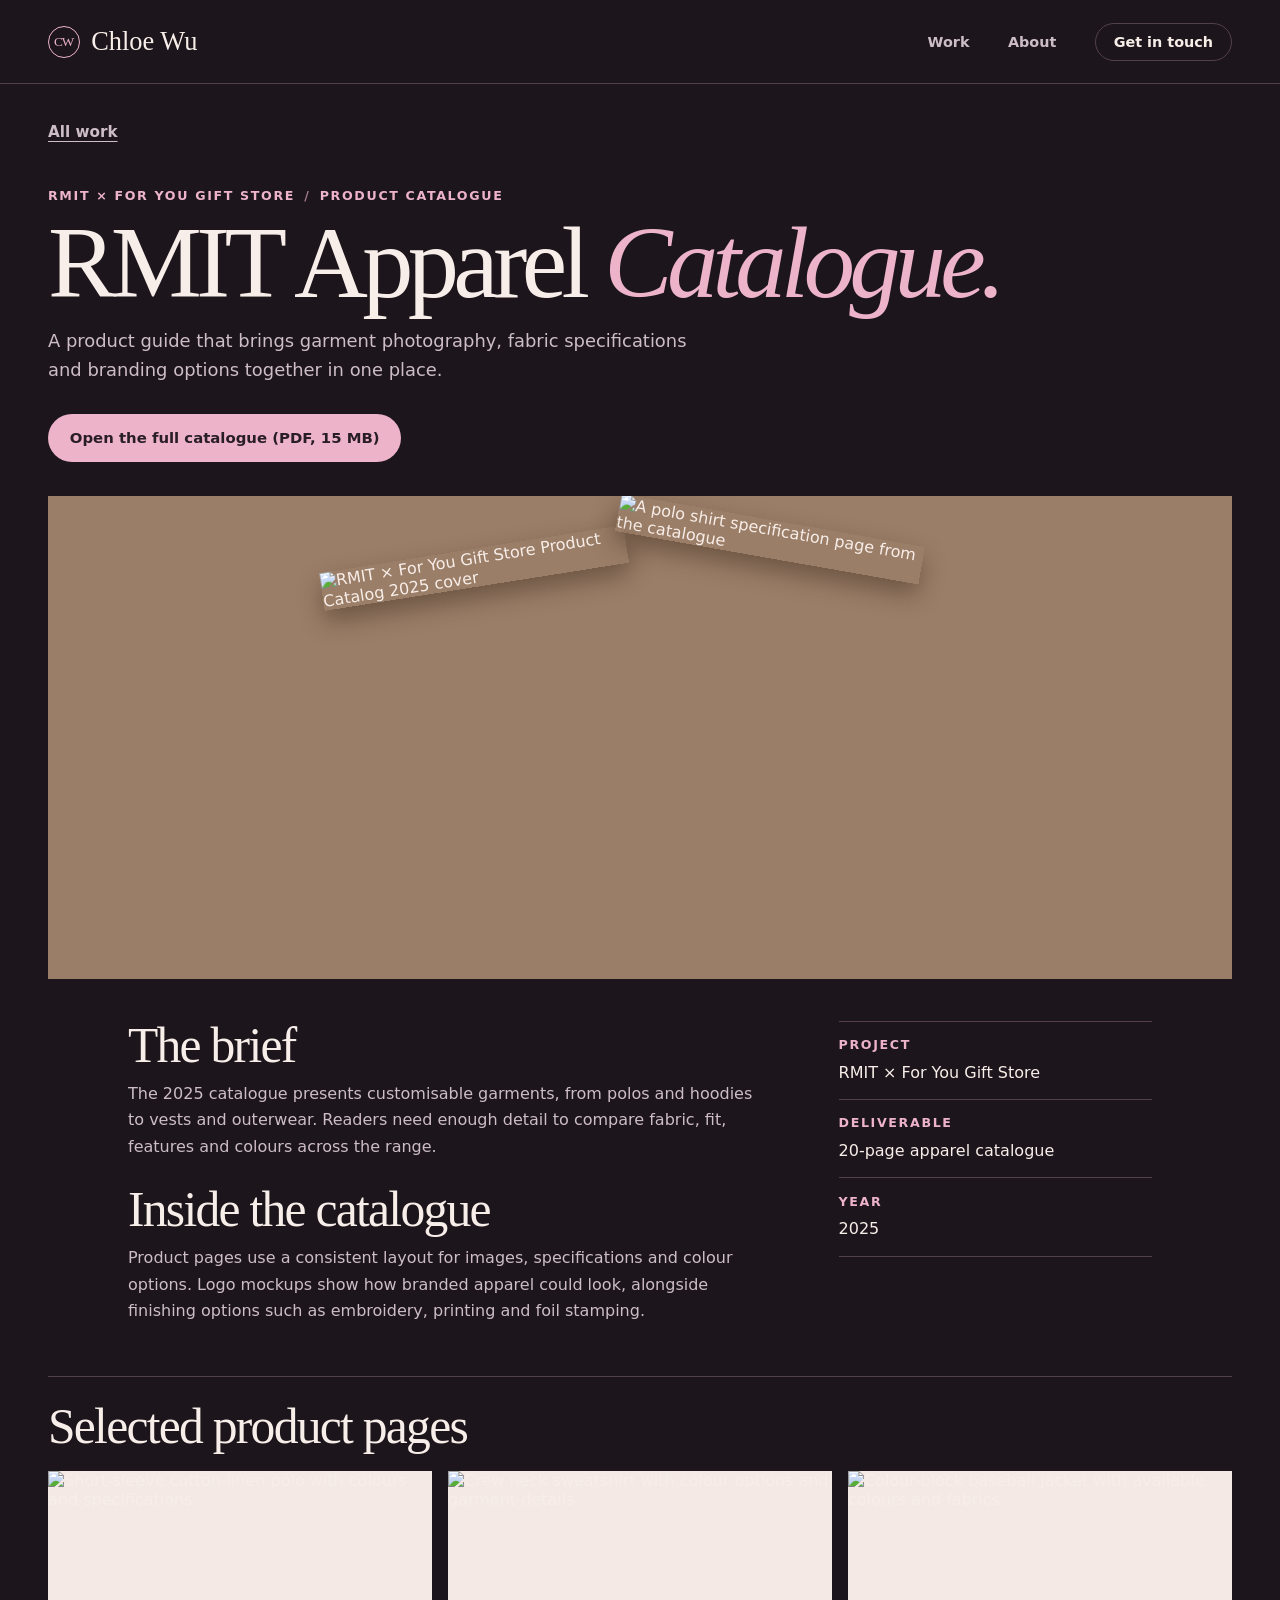
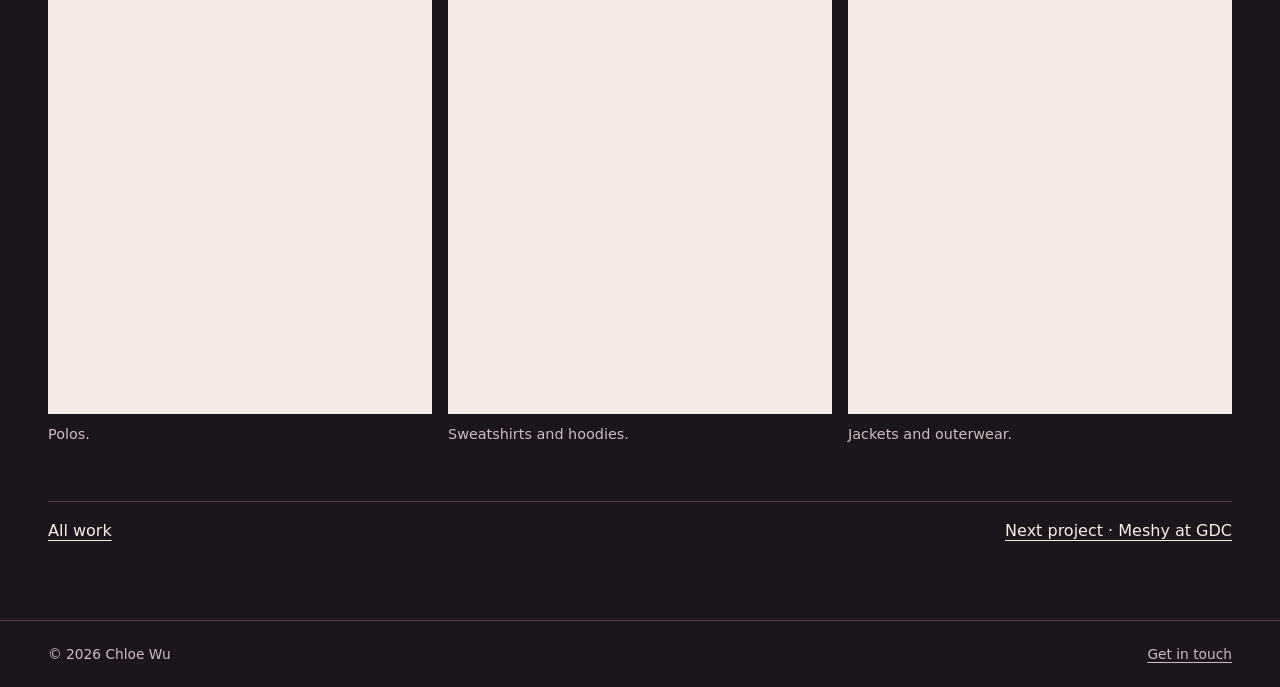
==== catalogue.html @ f02d383d "Add portfolio pages and styles" ====
<!doctype html>
<html lang="en">
<head>
  <meta charset="utf-8">
  <meta name="viewport" content="width=device-width, initial-scale=1">
  <meta name="theme-color" content="#1c151b">
  <meta name="description" content="A 20-page apparel catalogue for RMIT × For You Gift Store.">
  <title>RMIT Apparel Catalogue | Chloe Wu</title>
  <link rel="icon" href="assets/icon.png">
  <link rel="stylesheet" href="styles.css">
</head>
<body>
  <a class="skip-link" href="#main">Skip to content</a>
  <header class="site-header">
    <div class="shell header-inner">
      <a class="wordmark" href="./" aria-label="Chloe Wu home"><span class="seal" aria-hidden="true">CW</span> Chloe Wu</a>
      <nav class="site-nav" aria-label="Main navigation">
        <a href="./#work">Work</a>
        <a href="./#about">About</a>
        <a class="nav-contact" href="./#contact">Get in touch</a>
      </nav>
    </div>
  </header>
  <main class="shell case-main" id="main">
    <a class="case-back text-link" href="./#work">All work</a>
    <header class="case-header">
      <p class="overline">RMIT × For You Gift Store <span aria-hidden="true">/</span> Product catalogue</p>
      <h1>RMIT Apparel <em>Catalogue.</em></h1>
      <p class="intro">A product guide that brings garment photography, fabric specifications and branding options together in one place.</p>
      <div class="case-actions">
        <a class="button button-primary" href="assets/rmit-product-catalogue.pdf" type="application/pdf">Open the full catalogue (PDF, 15 MB)</a>
      </div>
    </header>
    <div class="case-figure">
      <div class="project-art art-catalogue">
        <img class="catalogue-cover" src="assets/catalogue-cover.webp" alt="RMIT × For You Gift Store Product Catalog 2025 cover">
        <img class="catalogue-inside" src="assets/catalogue-polos.webp" alt="A polo shirt specification page from the catalogue">
      </div>
    </div>
    <div class="case-content">
      <div class="case-story">
        <section aria-labelledby="catalogue-brief">
          <h2 id="catalogue-brief">The brief</h2>
          <p>The 2025 catalogue presents customisable garments, from polos and hoodies to vests and outerwear. Readers need enough detail to compare fabric, fit, features and colours across the range.</p>
        </section>
        <section aria-labelledby="catalogue-pages">
          <h2 id="catalogue-pages">Inside the catalogue</h2>
          <p>Product pages use a consistent layout for images, specifications and colour options. Logo mockups show how branded apparel could look, alongside finishing options such as embroidery, printing and foil stamping.</p>
        </section>
      </div>
      <dl class="case-facts">
        <div><dt class="overline">Project</dt><dd>RMIT × For You Gift Store</dd></div>
        <div><dt class="overline">Deliverable</dt><dd>20-page apparel catalogue</dd></div>
        <div><dt class="overline">Year</dt><dd>2025</dd></div>
      </dl>
    </div>
    <section class="case-gallery" aria-labelledby="catalogue-samples">
      <h2 id="catalogue-samples">Selected product pages</h2>
      <div class="gallery-grid">
        <figure><img src="assets/catalogue-polos.webp" width="1061" height="1500" alt="Short-sleeve cotton-linen polo with colours and specifications" loading="lazy"><figcaption>Polos.</figcaption></figure>
        <figure><img src="assets/catalogue-sweatshirts.webp" width="1061" height="1500" alt="Crew neck sweatshirt with colour options and garment details" loading="lazy"><figcaption>Sweatshirts and hoodies.</figcaption></figure>
        <figure><img src="assets/catalogue-outerwear.webp" width="1061" height="1500" alt="Colour-block baseball jacket with available colours and fabrics" loading="lazy"><figcaption>Jackets and outerwear.</figcaption></figure>
      </div>
    </section>
    <nav class="case-bottom" aria-label="More projects">
      <a href="./#work">All work</a>
      <a href="meshy.html">Next project · Meshy at GDC</a>
    </nav>
  </main>
  <footer class="site-footer">
    <div class="shell footer-inner">
      <span>© 2026 Chloe Wu</span>
      <a href="./#contact">Get in touch</a>
    </div>
  </footer>
</body>
</html>
---- styles.css ----
:root {
  color-scheme: dark;
  --background: #1c151b;
  --text: #f8eee9;
  --muted: #cdbdc4;
  --accent: #edb3c8;
  --line: #54404b;
  --paper: #f4e9e4;
  --ink: #291d26;
  --serif: "Instrument Serif", "Baskerville", "Palatino Linotype", "Book Antiqua", Georgia, serif;
  --sans: "DM Sans", "Avenir Next", Avenir, system-ui, sans-serif;
  font-family: var(--sans);
  font-synthesis: none;
  scroll-behavior: smooth;
}

*, *::before, *::after { box-sizing: border-box; }
body { margin: 0; color: var(--text); background: var(--background); }
img { display: block; width: 100%; height: auto; }
a { color: inherit; text-underline-offset: .25em; }
a:focus-visible { outline: 2px solid currentColor; outline-offset: 5px; }
h1, h2, h3, p, dl, dd, figure { margin: 0; }
h1, h2, h3 { font-weight: 400; }
em { color: var(--accent); font-weight: 400; }
p { line-height: 1.65; }
.shell { width: min(100% - 6rem, 76rem); margin-inline: auto; }
.overline {
  color: var(--accent);
  font-size: .79rem;
  font-weight: 650;
  letter-spacing: .13em;
  line-height: 1.5;
  text-transform: uppercase;
}
.overline span { opacity: .65; margin-inline: .25em; }
.skip-link {
  position: fixed;
  z-index: 5;
  top: .6rem;
  left: .6rem;
  padding: .65rem 1rem;
  transform: translateY(-170%);
  background: var(--paper);
  color: var(--ink);
}
.skip-link:focus { transform: none; }

.site-header { border-bottom: 1px solid var(--line); }
.header-inner, .footer-inner {
  display: flex;
  align-items: center;
  justify-content: space-between;
  min-height: 5.2rem;
  gap: 1rem;
}
.wordmark {
  display: inline-flex;
  align-items: center;
  gap: .7rem;
  color: var(--text);
  white-space: nowrap;
  font-family: var(--serif);
  font-size: 1.65rem;
  text-decoration: none;
}
.seal {
  display: grid;
  width: 2rem;
  height: 2rem;
  place-items: center;
  border: 1px solid var(--accent);
  border-radius: 50%;
  color: var(--accent);
  font-size: .83rem;
  letter-spacing: -.09em;
  padding-right: .08em;
}
.site-nav { display: flex; align-items: center; gap: clamp(1rem, 3vw, 2.5rem); }
.site-nav a {
  padding-block: .65rem;
  color: var(--muted);
  white-space: nowrap;
  text-decoration: none;
  font-size: .9rem;
  font-weight: 550;
}
.site-nav a:hover, .site-nav a[aria-current] { color: var(--text); text-decoration: underline; }
.site-nav .nav-contact {
  padding: .63rem 1.12rem;
  border: 1px solid var(--line);
  border-radius: 2rem;
  color: var(--text);
}
.site-nav .nav-contact:hover { border-color: var(--accent); color: var(--accent); text-decoration: none; }

.hero {
  display: grid;
  grid-template-columns: 1.22fr 1fr;
  align-items: center;
  gap: clamp(1.25rem, 4.7vw, 4.5rem);
  padding-block: clamp(3.7rem, 7.2vw, 7rem) clamp(3.4rem, 6.4vw, 6rem);
}
.hero-location { margin-bottom: 1.5rem; }
.hero h1 {
  font-family: var(--serif);
  font-size: clamp(3.25rem, 7.3vw, 7rem);
  line-height: .9;
  letter-spacing: -.06em;
}
.hero h1 em { white-space: nowrap; }
.hero-copy .intro {
  max-width: 29rem;
  margin-top: 1.7rem;
  color: var(--muted);
  font-size: 1.05rem;
}
.hero-actions, .case-actions {
  display: flex;
  align-items: center;
  flex-wrap: wrap;
  gap: 1rem 1.45rem;
  margin-top: 1.85rem;
}
.button {
  display: inline-flex;
  align-items: center;
  justify-content: center;
  min-height: 3rem;
  padding: .72rem 1.3rem;
  border: 1px solid transparent;
  border-radius: 2rem;
  text-align: center;
  text-decoration: none;
  font-size: .93rem;
  font-weight: 700;
  transition: background-color .2s, border-color .2s;
}
.button-primary { color: var(--ink); background: var(--accent); }
.button-primary:hover { background: #f8c9d9; }
.button-secondary { border-color: var(--line); color: var(--text); }
.button-secondary:hover { border-color: var(--accent); background: #372832; }
.text-link { display: inline-block; padding-block: .45rem; font-size: .95rem; font-weight: 600; }
.text-link:hover { color: var(--accent); }

.hero-art { position: relative; isolation: isolate; aspect-ratio: 1.12; }
.hero-art::before {
  position: absolute;
  inset: 2% 6% 10% 15%;
  z-index: -1;
  border: 1px solid #886376;
  content: "";
}
.hero-flower {
  position: absolute;
  inset: 0 0 10% 22%;
  overflow: hidden;
  display: block;
  background: #6b203b;
}
.hero-flower img { height: 100%; object-fit: cover; transition: transform .45s; }
.hero-flower:hover img { transform: scale(1.04); }
.hero-postcard {
  position: absolute;
  left: 0;
  bottom: 8%;
  display: block;
  width: 34%;
  padding: 3%;
  transform: rotate(-9deg);
  background: #f2e8df;
  color: #392b38;
  box-shadow: 0 10px 36px #140b13aa;
  text-decoration: none;
  transition: transform .22s;
}
.hero-postcard:hover { transform: rotate(-5deg) translateY(-.25rem); }
.hero-postcard img { aspect-ratio: 1.13; object-fit: cover; object-position: 50% 42%; }
.hero-postcard span { display: block; padding-top: .5em; font-family: var(--serif); font-style: italic; font-size: clamp(.85rem, 2vw, 1.35rem); }
.hero-postcard span span { float: right; font-family: var(--sans); font-style: normal; font-size: .65em; }
.hero-caption { position: absolute; right: 0; bottom: 0; color: var(--muted); font-size: .68rem; }
.hero-sparkle { position: absolute; top: 7%; left: 4%; color: var(--accent); font-size: clamp(1.8rem, 4.2vw, 3.85rem); line-height: 1; }

.work { padding-bottom: clamp(3.6rem, 8vw, 7rem); border-top: 1px solid var(--line); scroll-margin-top: 1.25rem; }
.section-heading {
  display: flex;
  justify-content: space-between;
  align-items: baseline;
  gap: 1.25rem;
  padding-block: 2rem 1.8rem;
}
.section-heading h2, .about h2, .contact h2 {
  font-family: var(--serif);
  font-size: clamp(3.15rem, 6vw, 5.55rem);
  line-height: .99;
  letter-spacing: -.05em;
}
.section-heading > p { color: var(--muted); }
.project-grid { display: grid; grid-template-columns: repeat(2, minmax(0, 1fr)); gap: 2.8rem 1.5rem; }
.project { min-width: 0; }
.project-link {
  display: flex;
  flex-direction: column;
  height: 100%;
  border-bottom: 1px solid var(--line);
  text-decoration: none;
}
.project-art {
  position: relative;
  isolation: isolate;
  overflow: hidden;
  aspect-ratio: 1.68;
  background: #4c3845;
}
.project-art > img, .project-art > div { transition: transform .35s; }
.project-link:hover .project-art > :first-child { transform: scale(1.045) rotate(var(--art-tilt, 0deg)); }
.art-spring { background: #bac5c0; }
.spring-print {
  position: absolute;
  --art-tilt: -7deg;
  top: -6%;
  left: 12%;
  width: 36%;
  height: 113%;
  object-fit: cover;
  border: .45rem solid #f3eddb;
  transform: rotate(var(--art-tilt));
  box-shadow: 0 10px 24px #2f47494d;
}
.spring-print-copy {
  position: absolute;
  top: 16%;
  left: 50%;
  width: 43%;
  padding: 5% 4%;
  transform: rotate(6deg);
  background: #f2edd9;
  color: #253e57;
  font-family: var(--serif);
  font-size: clamp(1.25rem, 2.65vw, 2.45rem);
  line-height: 1.05;
  box-shadow: 0 10px 24px #2f47494d;
}
.spring-print-copy span {
  display: block;
  margin-top: 1.2rem;
  font: 650 .64rem var(--sans);
  letter-spacing: .125em;
  text-transform: uppercase;
}
.art-valentine { background: #71263b; }
.valentine-detail { position: absolute; inset: 0 0 0 auto; width: 66%; height: 100%; object-fit: cover; }
.valentine-cover {
  position: absolute;
  top: 11%;
  left: 11%;
  width: 40%;
  transform: rotate(-9deg);
  box-shadow: 0 10px 30px #260b16aa;
}
.art-catalogue { background: #9b7e68; }
.catalogue-cover, .catalogue-inside {
  position: absolute;
  width: 44%;
  box-shadow: 0 11px 24px #33231570;
}
.catalogue-cover { --art-tilt: -9deg; left: 11%; top: 11%; z-index: 1; transform: rotate(var(--art-tilt)); }
.catalogue-inside { left: 46%; top: 5%; transform: rotate(10deg); }
.art-meshy {
  --meshy-lime: #c5f955;
  background: #181818;
}
.meshy-artwork {
  position: absolute;
  inset: 0;
  height: 100%;
  object-fit: cover;
  object-position: 63% bottom;
}
.art-meshy::after {
  position: absolute;
  inset: 0;
  z-index: 1;
  background: linear-gradient(90deg, #141517f2 0%, #141517c9 28%, #14151700 69%);
  content: "";
  pointer-events: none;
}
.meshy-poster {
  position: relative;
  z-index: 2;
  display: grid;
  align-content: center;
  justify-items: start;
  gap: clamp(.65rem, 1.5vw, 1.35rem);
  height: 100%;
  padding: 5% 7%;
}
.meshy-wordmark { width: clamp(5.5rem, 10vw, 8rem); }
.meshy-poster-title {
  color: var(--meshy-lime);
  font: 400 clamp(2.65rem, 5.2vw, 5rem)/.88 var(--serif);
  letter-spacing: -.06em;
}
.meshy-poster .overline {
  padding: .46em .72em;
  border: 1px solid #c5f95580;
  background: #161a14;
  color: var(--meshy-lime);
}
.project-copy { display: grid; grid-template-rows: auto auto 1fr auto; flex: 1; align-items: start; gap: .44rem; padding-block: 1.1rem 1.25rem; }
.project-copy h3 { font-family: var(--serif); font-size: clamp(1.85rem, 3vw, 2.75rem); line-height: 1.02; letter-spacing: -.035em; }
.project-copy > p:not(.overline) { color: var(--muted); }
.project-action { justify-self: start; margin-top: .45rem; font-size: .88rem; font-weight: 650; color: var(--accent); text-decoration: underline; text-underline-offset: .23em; }
.project-link:hover .project-action { color: var(--text); }

.about { background: var(--paper); color: var(--ink); }
.about-inner {
  display: grid;
  grid-template-columns: minmax(0, 1.3fr) minmax(0, 1fr);
  gap: 2rem clamp(2rem, 8vw, 8rem);
  padding-block: clamp(3.4rem, 8vw, 7rem);
}
.about .overline, .about em, .about .text-link:hover { color: #7c3452; }
.about h2 { margin-block: .55rem 1.3rem; }
.about p + p { margin-top: .8rem; }
.about .about-lede { font-size: 1.24rem; max-width: 30rem; }
.about-portrait {
  grid-area: 1 / 2 / span 2;
  align-self: center;
  justify-self: center;
  width: min(100%, 24rem);
  border: 1px solid #cbb4bd;
  box-shadow: .55rem .55rem 0 #e2cbd1;
}
.experience { grid-column: 1; }
.experience h3 { font-family: var(--serif); font-size: 2.2rem; margin-bottom: .65rem; }
.experience dl { border-top: 1px solid #cbb4bd; }
.experience dl div { display: flex; justify-content: space-between; align-items: baseline; gap: .8rem; padding: .75rem 0; border-bottom: 1px solid #cbb4bd; }
.experience dt { font-weight: 700; }
.experience dd { text-align: right; color: #624b58; }
.experience .text-link { margin-top: .75rem; }

.contact { display: flex; align-items: center; justify-content: space-between; flex-wrap: wrap; gap: 1.4rem; padding-block: clamp(3.3rem, 7vw, 6rem); }
.contact h2 { margin-block: .5rem .7rem; }
.contact p:last-child { color: var(--muted); }
.email-button { overflow-wrap: anywhere; }
.site-footer { border-top: 1px solid var(--line); }
.footer-inner { min-height: 4.1rem; color: var(--muted); font-size: .86rem; }
.footer-inner a:hover { color: var(--text); }

.case-main { padding-block: 2rem 5rem; }
.case-back { color: var(--muted); }
.case-header { padding-block: 2.4rem 2.1rem; }
.case-header h1 {
  max-width: 66rem;
  margin-block: .72rem 1rem;
  font: 400 clamp(3.25rem, 8vw, 7.3rem)/.9 var(--serif);
  letter-spacing: -.055em;
}
.case-header .intro { max-width: 40rem; color: var(--muted); font-size: 1.12rem; }
.case-figure { margin-bottom: 2.6rem; }
.case-figure > .project-art { aspect-ratio: 2.45; }
.case-figure .spring-print { width: 26%; left: 19%; }
.case-figure .spring-print-copy { width: 33%; }
.case-figure .valentine-cover { width: 27%; left: 15%; }
.case-figure .catalogue-cover, .case-figure .catalogue-inside { width: 26%; }
.case-figure .catalogue-cover { left: 23%; }
.case-figure .catalogue-inside { left: 48%; }
.gdc-hero .meshy-poster-title { font-size: clamp(3.25rem, 8.4vw, 8rem); }
.gdc-hero .meshy-wordmark { width: clamp(6rem, 13vw, 10rem); }
.case-content {
  display: grid;
  grid-template-columns: minmax(0, 1.65fr) minmax(0, .8fr);
  gap: 2.1rem 4rem;
  max-width: 64rem;
  margin: 0 auto 3.2rem;
}
.case-story section + section { margin-top: 1.6rem; }
.case-story h2, .case-gallery h2, .resume-content h2 {
  margin-bottom: .65rem;
  font: 400 clamp(1.85rem, 4vw, 3.1rem)/1 var(--serif);
  letter-spacing: -.035em;
}
.case-story p { color: var(--muted); max-width: 40rem; }
.case-facts { align-self: start; border-top: 1px solid var(--line); }
.case-facts div { padding-block: .9rem; border-bottom: 1px solid var(--line); }
.case-facts dt { margin-bottom: .35rem; }
.case-facts dd { line-height: 1.5; }
.case-gallery { margin-top: 3rem; padding-top: 1.6rem; border-top: 1px solid var(--line); }
.gallery-grid { display: grid; grid-template-columns: repeat(3, minmax(0, 1fr)); gap: 1rem; margin-top: 1.2rem; }
.gallery-grid figure { min-width: 0; }
.gallery-grid img { background: var(--paper); }
.gallery-grid figcaption { margin-top: .6rem; color: var(--muted); font-size: .9rem; line-height: 1.5; }
.gallery-grid.spring-gallery { grid-template-columns: 1.2fr 1fr; align-items: start; }
.spring-gallery img { aspect-ratio: 1.85; object-fit: cover; }
.gdc-caption { margin-top: .65rem; color: var(--muted); font-size: .875rem; line-height: 1.55; }
.gdc-caption strong { color: var(--text); }
.gdc-caption a:hover { color: var(--accent); }
.gdc-gallery-grid, .gdc-recap {
  display: grid;
  grid-template-columns: repeat(2, minmax(0, 1fr));
  gap: 1.4rem;
  margin-top: 1.3rem;
}
.gdc-gallery-grid img {
  aspect-ratio: 3 / 2;
  object-fit: contain;
  background: #181818;
}
.gdc-recap {
  align-items: center;
  margin-top: 2.6rem;
  padding-top: 1.6rem;
  gap: clamp(1.4rem, 5vw, 4.5rem);
  border-top: 1px solid var(--line);
}
.gdc-recap h3 {
  margin-bottom: .7rem;
  font: 400 clamp(1.85rem, 4vw, 3rem)/1 var(--serif);
  letter-spacing: -.035em;
}
.gdc-recap .text-link { margin-top: .5rem; }
.case-bottom { display: flex; flex-wrap: wrap; justify-content: space-between; gap: .7rem 2rem; margin-top: 3.5rem; padding-top: 1.2rem; border-top: 1px solid var(--line); }
.case-bottom a:hover, .case-back:hover { color: var(--accent); }

.resume-content { max-width: 54rem; }
.resume-content > section { margin-block: 1.8rem; padding-top: 1.25rem; border-top: 1px solid var(--line); }
.resume-content article + article { margin-top: 1.35rem; }
.resume-content h3 { font-size: 1.1rem; font-weight: 650; }
.resume-content p { max-width: 46rem; color: var(--muted); }
.resume-content .overline { margin-block: .2rem .35rem; color: var(--accent); }
.resume-content section > p + p { margin-top: .6rem; }

@media (max-width: 60rem) {
  .shell { width: calc(100% - 4rem); }
  .hero { gap: 1.5rem; }
  .hero h1 { font-size: clamp(3.35rem, 7.5vw, 5.3rem); }
}
@media (max-width: 44rem) {
  .shell { width: calc(100% - 2.5rem); }
  .header-inner { min-height: 4.4rem; }
  .hero { grid-template-columns: 1fr; gap: 2.25rem; padding-block: 3.3rem 2.7rem; }
  .hero h1 { font-size: clamp(3.25rem, 11.4vw, 5.5rem); }
  .hero-copy .intro { margin-top: 1.15rem; }
  .hero-art { width: min(100%, 30rem); justify-self: center; }
  .section-heading { display: block; padding-block: 1.55rem 1.3rem; }
  .section-heading p { margin-top: .55rem; }
  .project-grid, .about-inner, .case-content { grid-template-columns: 1fr; }
  .about-portrait { grid-area: auto; width: min(100%, 19rem); }
  .project-grid { gap: 2.2rem; }
  .spring-print-copy { font-size: clamp(1.3rem, 4.5vw, 2.4rem); }
  .case-main { padding-top: 1.25rem; }
  .case-header { padding-block: 1.5rem; }
  .case-figure { margin-bottom: 1.8rem; }
  .case-figure > .project-art { aspect-ratio: 1.65; }
  .case-figure .spring-print { width: 35%; left: 12%; }
  .case-figure .spring-print-copy { width: 43%; }
  .case-figure .valentine-cover { width: 40%; left: 11%; }
  .case-figure .catalogue-cover, .case-figure .catalogue-inside { width: 39%; }
  .case-figure .catalogue-cover { left: 15%; }
  .gallery-grid, .gallery-grid.spring-gallery { grid-template-columns: 1fr; }
  .gallery-grid img { max-width: 34rem; }
  .gdc-gallery-grid, .gdc-recap { grid-template-columns: 1fr; }
}
@media (max-width: 25rem) {
  .shell { width: calc(100% - 1.8rem); }
  .site-nav { gap: .65rem; }
  .site-nav .nav-contact { border: 0; padding-inline: 0; }
  .wordmark { font-size: 1.32rem; gap: .42rem; }
  .seal { width: 1.65rem; height: 1.65rem; font-size: .73rem; }
  .site-nav a { font-size: .85rem; }
  .hero h1 { font-size: clamp(2.8rem, 12.5vw, 3.45rem); }
  .hero-caption { letter-spacing: .075em; }
}
@media (prefers-reduced-motion: reduce) {
  *, *::before, *::after { scroll-behavior: auto !important; transition: none !important; }
}
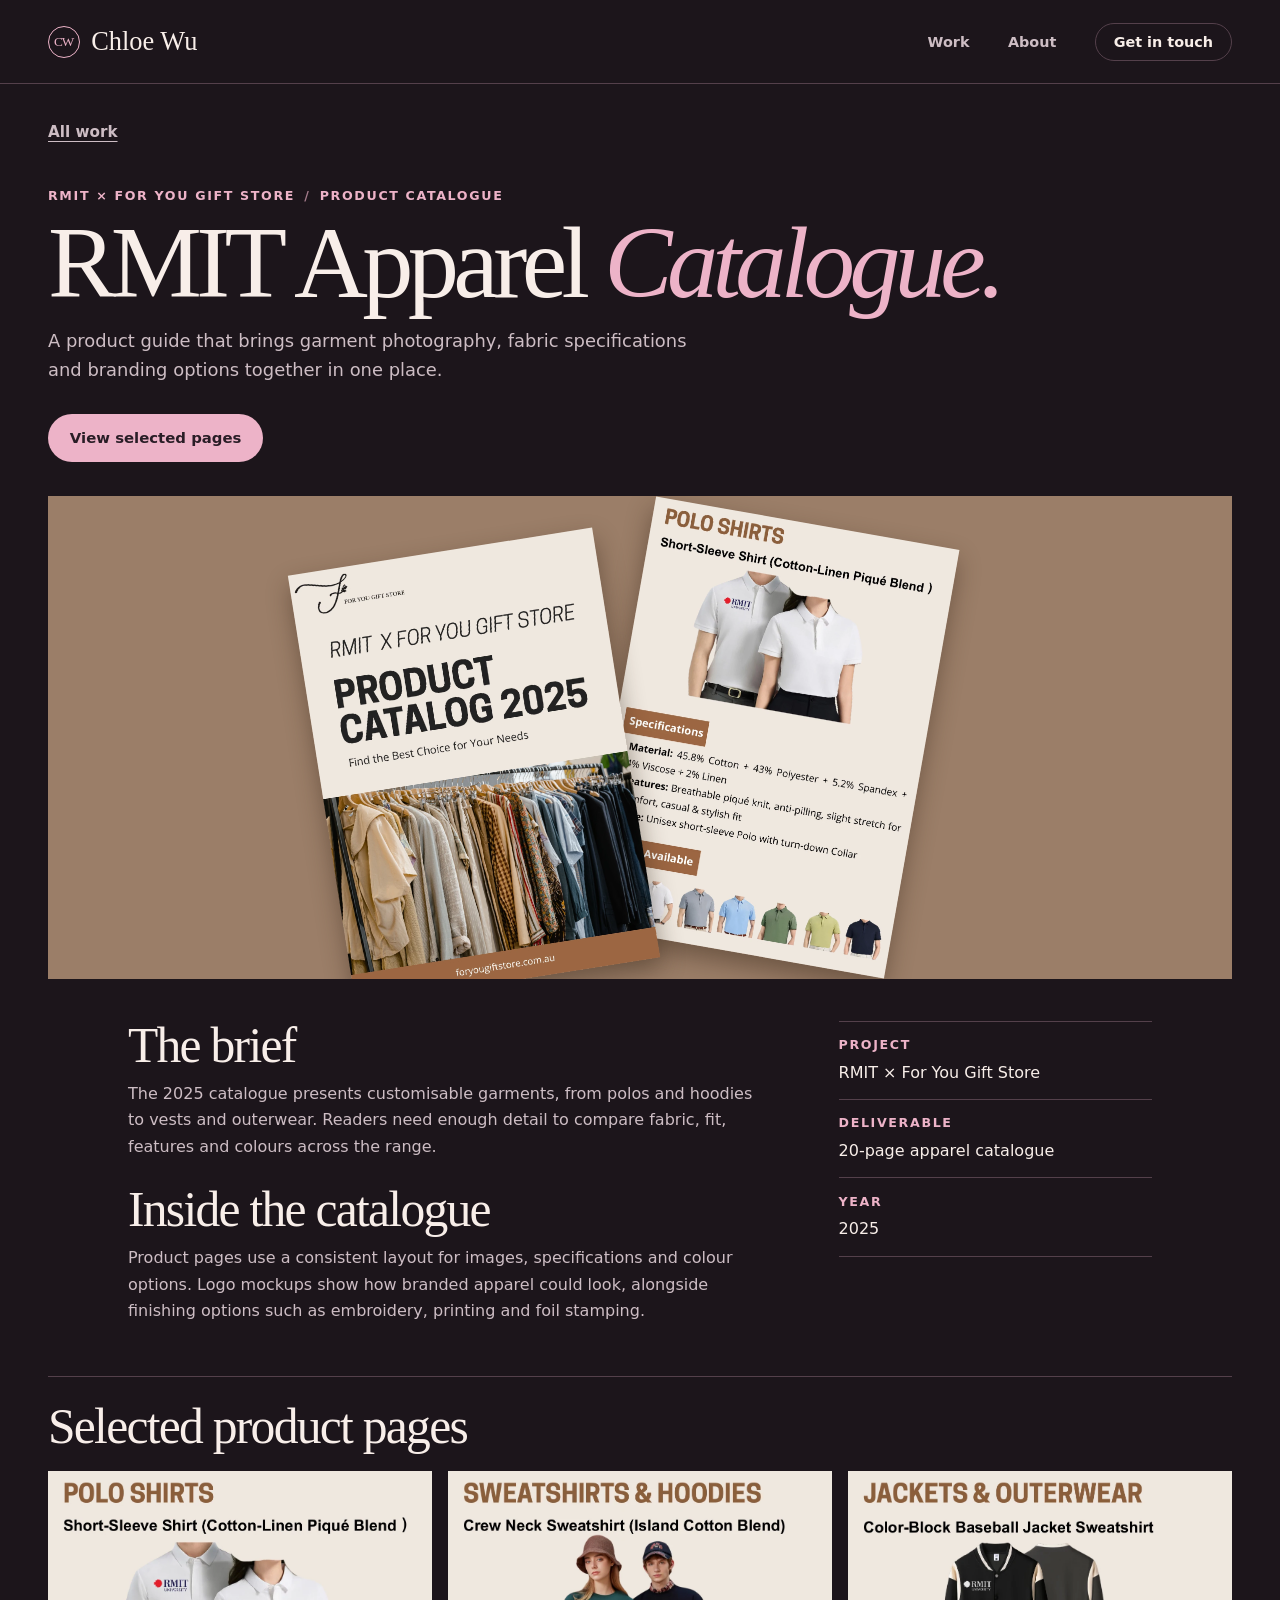
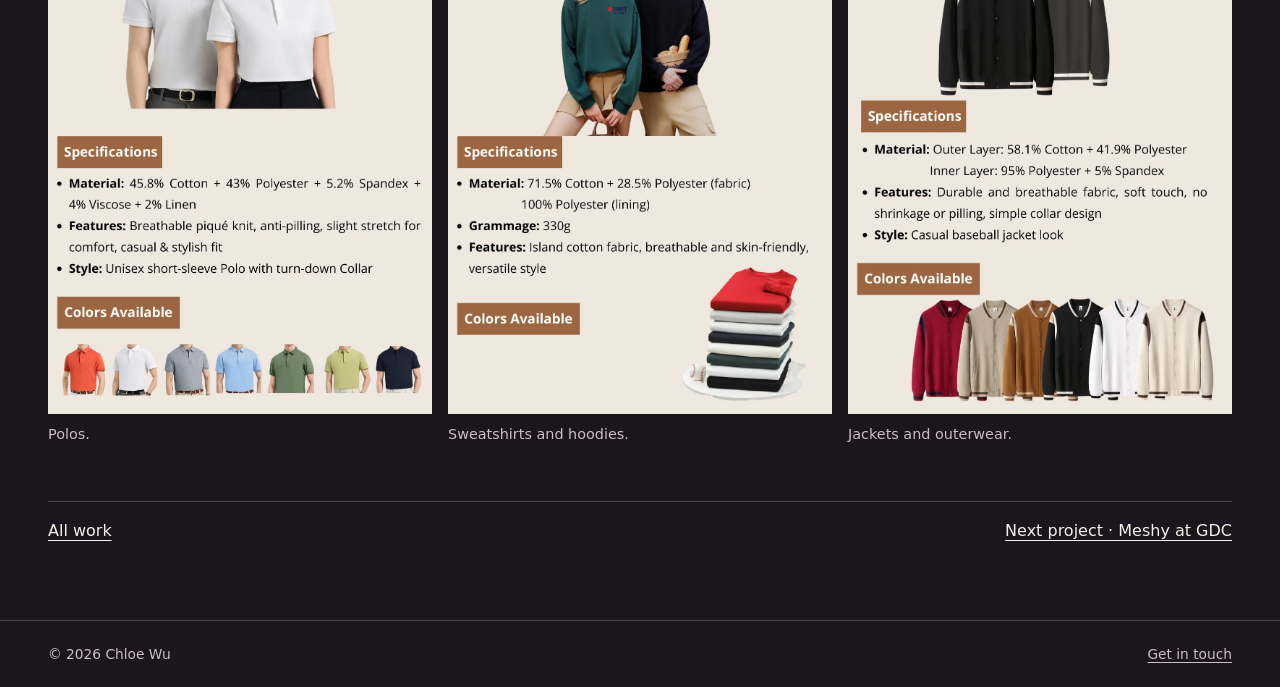
==== commit 5d4f4263: "Link to the portfolio samples" ====
--- a/catalogue.html
+++ b/catalogue.html
@@ -28,7 +28,7 @@
       <h1>RMIT Apparel <em>Catalogue.</em></h1>
       <p class="intro">A product guide that brings garment photography, fabric specifications and branding options together in one place.</p>
       <div class="case-actions">
-        <a class="button button-primary" href="assets/rmit-product-catalogue.pdf" type="application/pdf">Open the full catalogue (PDF, 15 MB)</a>
+        <a class="button button-primary" href="#catalogue-samples">View selected pages</a>
       </div>
     </header>
     <div class="case-figure">
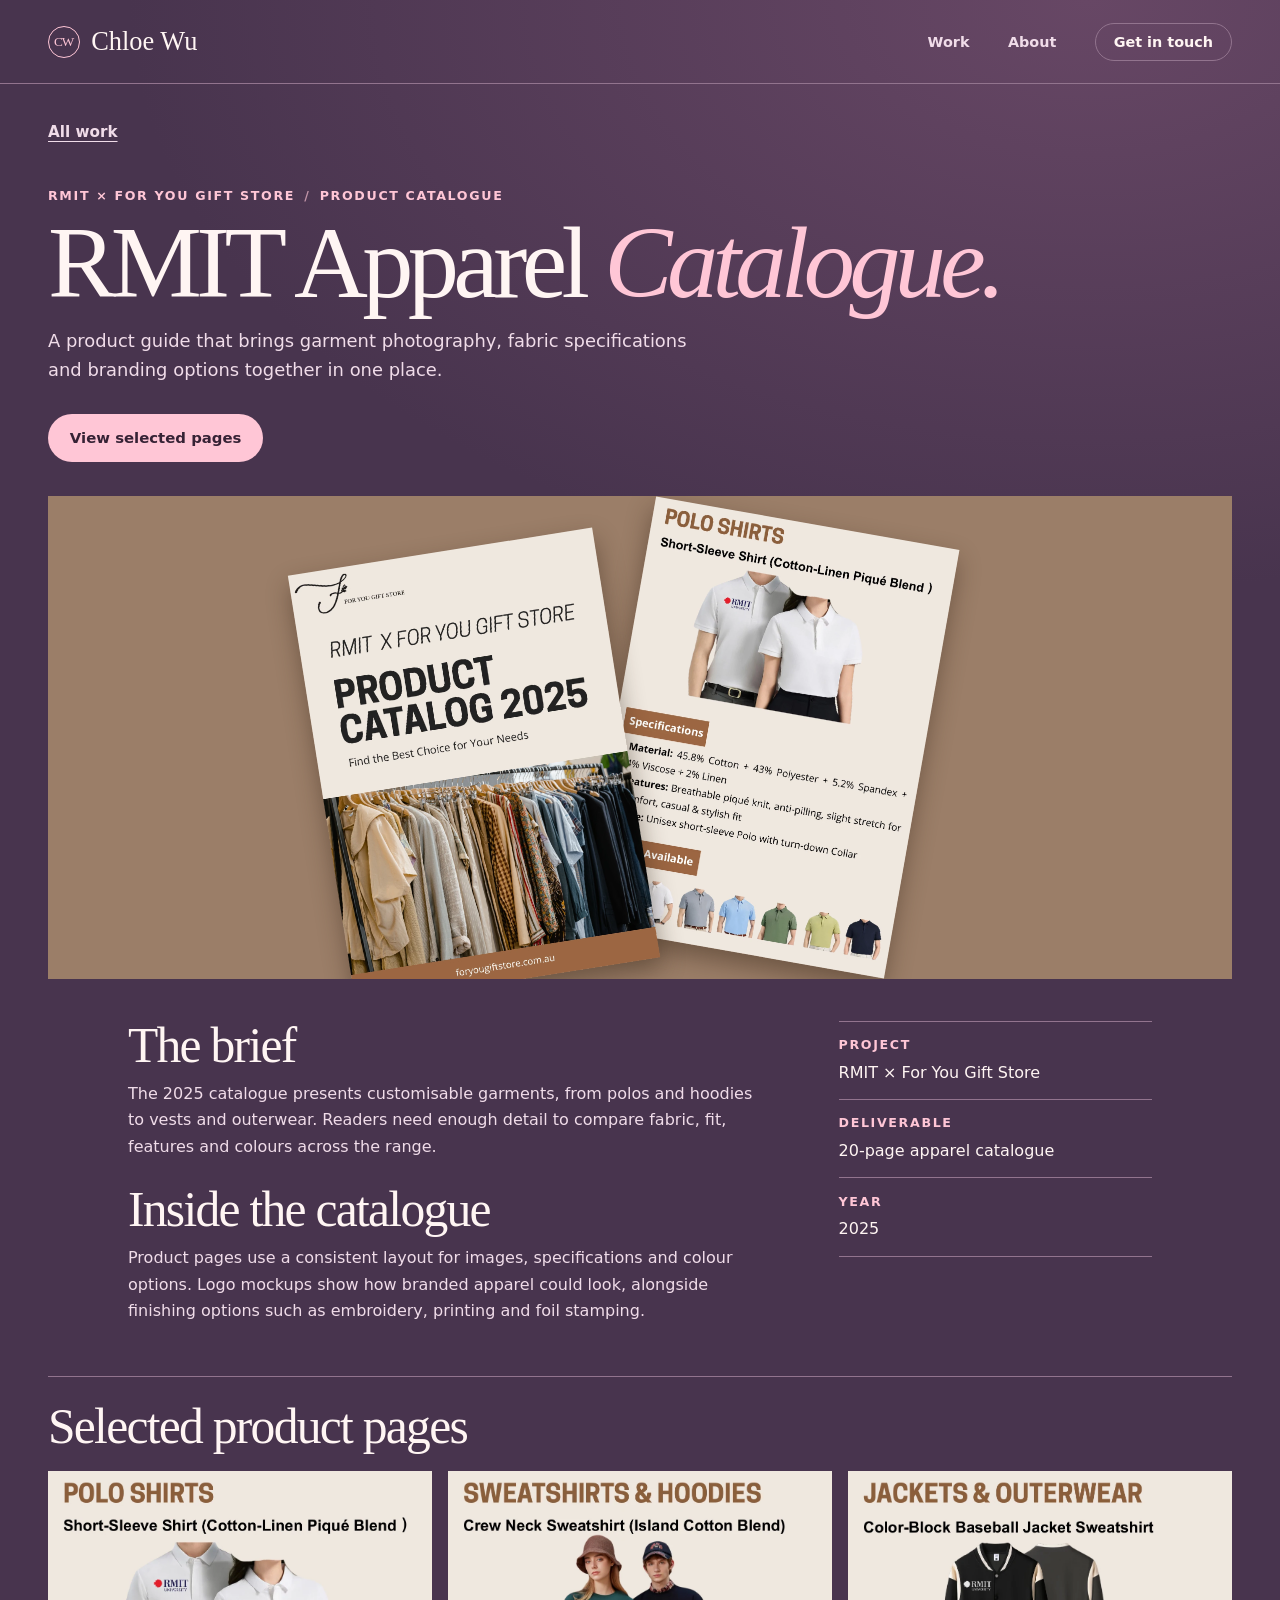
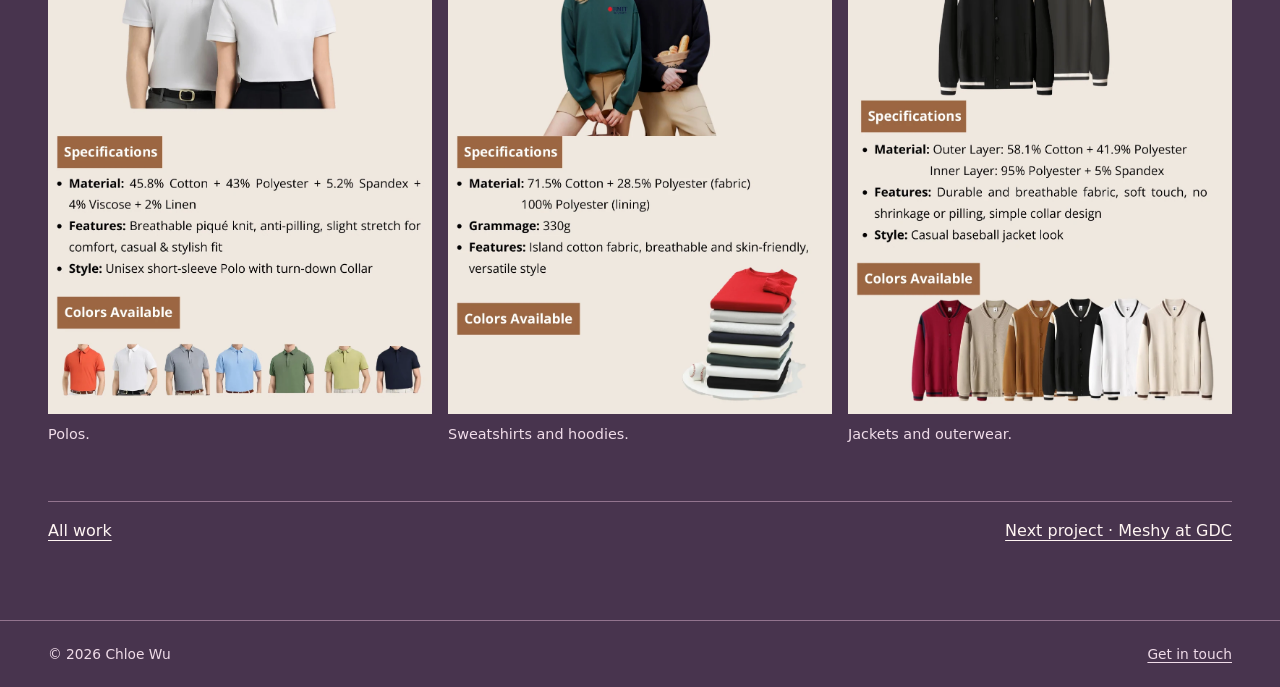
==== commit 8194f7c2: "Refine the portfolio palette and Spring Mail gallery" ====
--- a/catalogue.html
+++ b/catalogue.html
@@ -3,11 +3,11 @@
 <head>
   <meta charset="utf-8">
   <meta name="viewport" content="width=device-width, initial-scale=1">
-  <meta name="theme-color" content="#1c151b">
+  <meta name="theme-color" content="#48344e">
   <meta name="description" content="A 20-page apparel catalogue for RMIT × For You Gift Store.">
   <title>RMIT Apparel Catalogue | Chloe Wu</title>
   <link rel="icon" href="assets/icon.png">
-  <link rel="stylesheet" href="styles.css">
+  <link rel="stylesheet" href="styles.css?v=20261127">
 </head>
 <body>
   <a class="skip-link" href="#main">Skip to content</a>
--- a/styles.css
+++ b/styles.css
@@ -1,12 +1,13 @@
 :root {
   color-scheme: dark;
-  --background: #1c151b;
-  --text: #f8eee9;
-  --muted: #cdbdc4;
-  --accent: #edb3c8;
-  --line: #54404b;
-  --paper: #f4e9e4;
-  --ink: #291d26;
+  --background: #48344e;
+  --background-glow: #674765;
+  --text: #fff5f3;
+  --muted: #f0dce9;
+  --accent: #ffc6d6;
+  --line: #92748e;
+  --paper: #faedf1;
+  --ink: #362235;
   --serif: "Instrument Serif", "Baskerville", "Palatino Linotype", "Book Antiqua", Georgia, serif;
   --sans: "DM Sans", "Avenir Next", Avenir, system-ui, sans-serif;
   font-family: var(--sans);
@@ -15,7 +16,11 @@
 }
 
 *, *::before, *::after { box-sizing: border-box; }
-body { margin: 0; color: var(--text); background: var(--background); }
+body {
+  margin: 0;
+  color: var(--text);
+  background: var(--background) radial-gradient(ellipse 60rem 37rem at 85% 0%, var(--background-glow), transparent) no-repeat;
+}
 img { display: block; width: 100%; height: auto; }
 a { color: inherit; text-underline-offset: .25em; }
 a:focus-visible { outline: 2px solid currentColor; outline-offset: 5px; }
@@ -136,9 +141,9 @@
   transition: background-color .2s, border-color .2s;
 }
 .button-primary { color: var(--ink); background: var(--accent); }
-.button-primary:hover { background: #f8c9d9; }
+.button-primary:hover { background: #ffdae3; }
 .button-secondary { border-color: var(--line); color: var(--text); }
-.button-secondary:hover { border-color: var(--accent); background: #372832; }
+.button-secondary:hover { border-color: var(--accent); background: var(--background-glow); }
 .text-link { display: inline-block; padding-block: .45rem; font-size: .95rem; font-weight: 600; }
 .text-link:hover { color: var(--accent); }
 
@@ -147,7 +152,7 @@
   position: absolute;
   inset: 2% 6% 10% 15%;
   z-index: -1;
-  border: 1px solid #886376;
+  border: 1px solid var(--line);
   content: "";
 }
 .hero-flower {
@@ -390,8 +395,8 @@
 .gallery-grid figure { min-width: 0; }
 .gallery-grid img { background: var(--paper); }
 .gallery-grid figcaption { margin-top: .6rem; color: var(--muted); font-size: .9rem; line-height: 1.5; }
-.gallery-grid.spring-gallery { grid-template-columns: 1.2fr 1fr; align-items: start; }
-.spring-gallery img { aspect-ratio: 1.85; object-fit: cover; }
+.gallery-grid.spring-gallery { grid-template-columns: repeat(2, minmax(0, 1fr)); }
+.spring-gallery img { aspect-ratio: 3 / 2; object-fit: cover; }
 .gdc-caption { margin-top: .65rem; color: var(--muted); font-size: .875rem; line-height: 1.55; }
 .gdc-caption strong { color: var(--text); }
 .gdc-caption a:hover { color: var(--accent); }
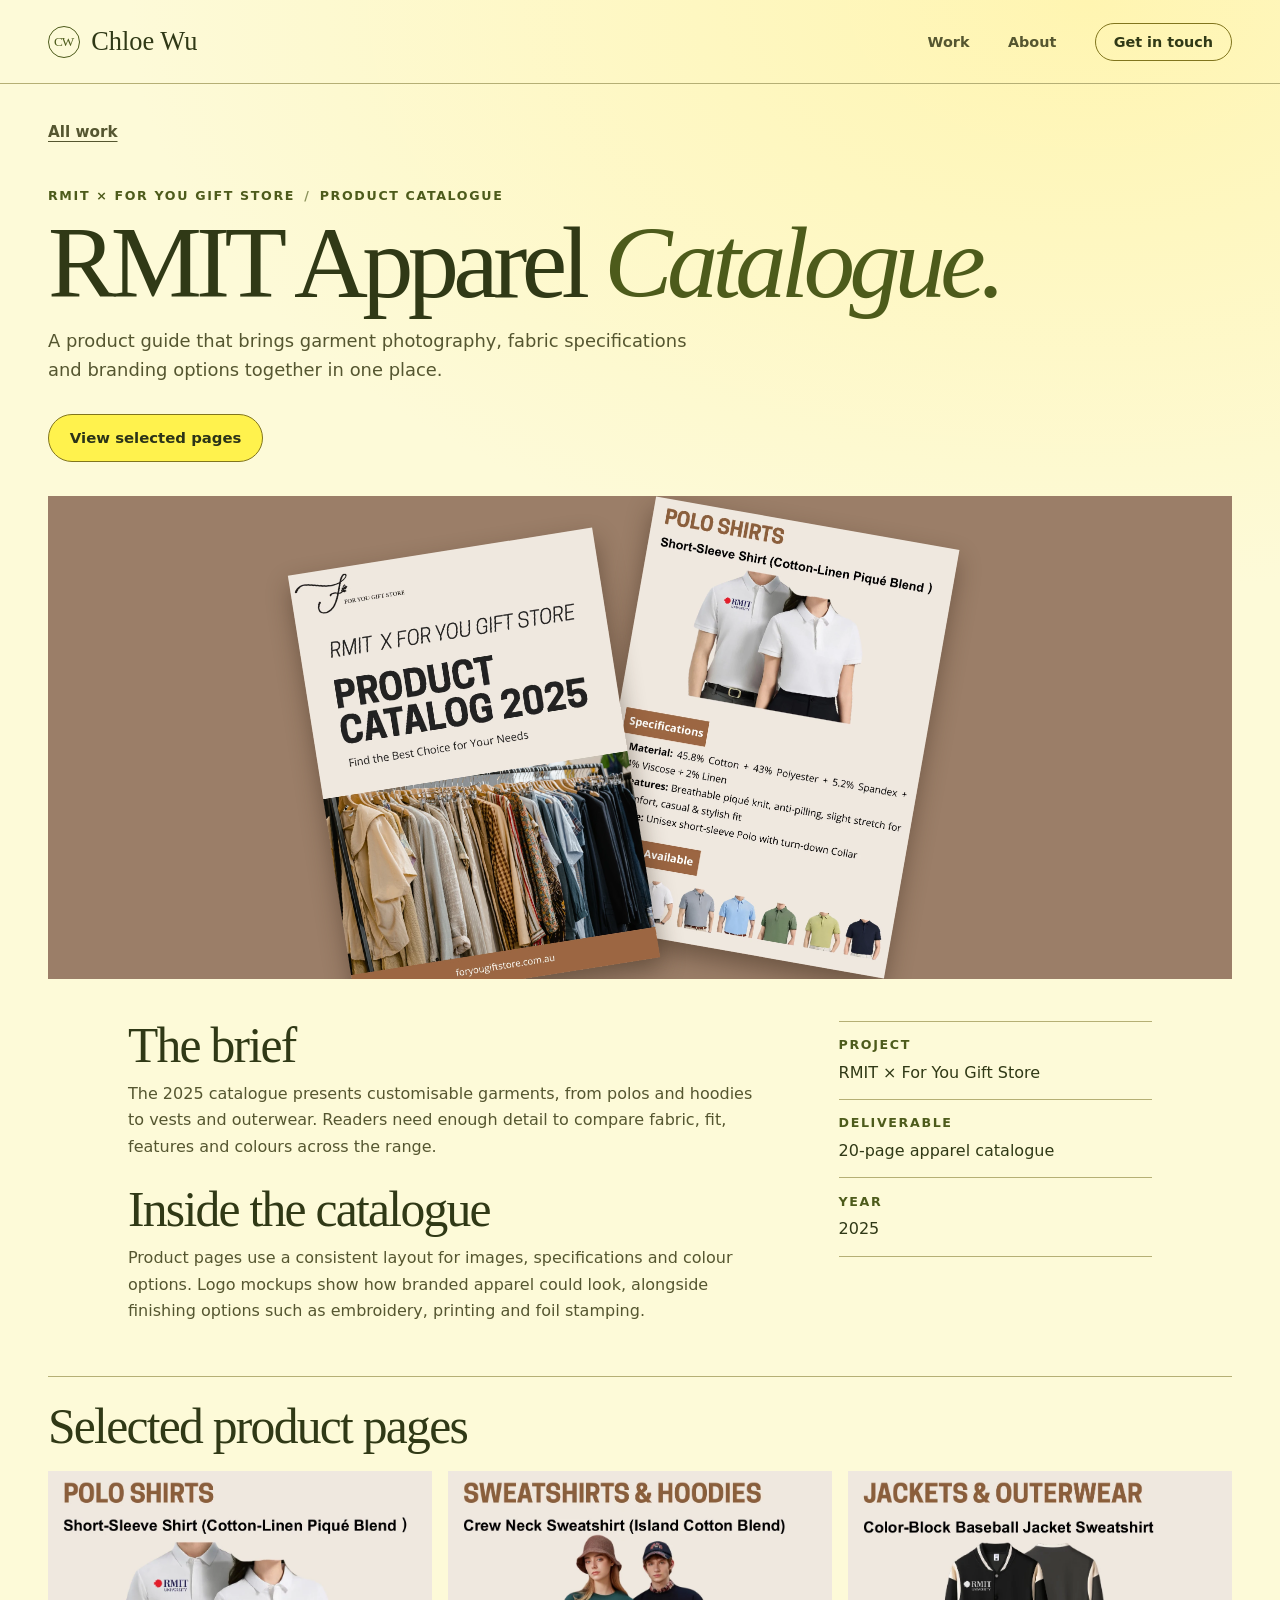
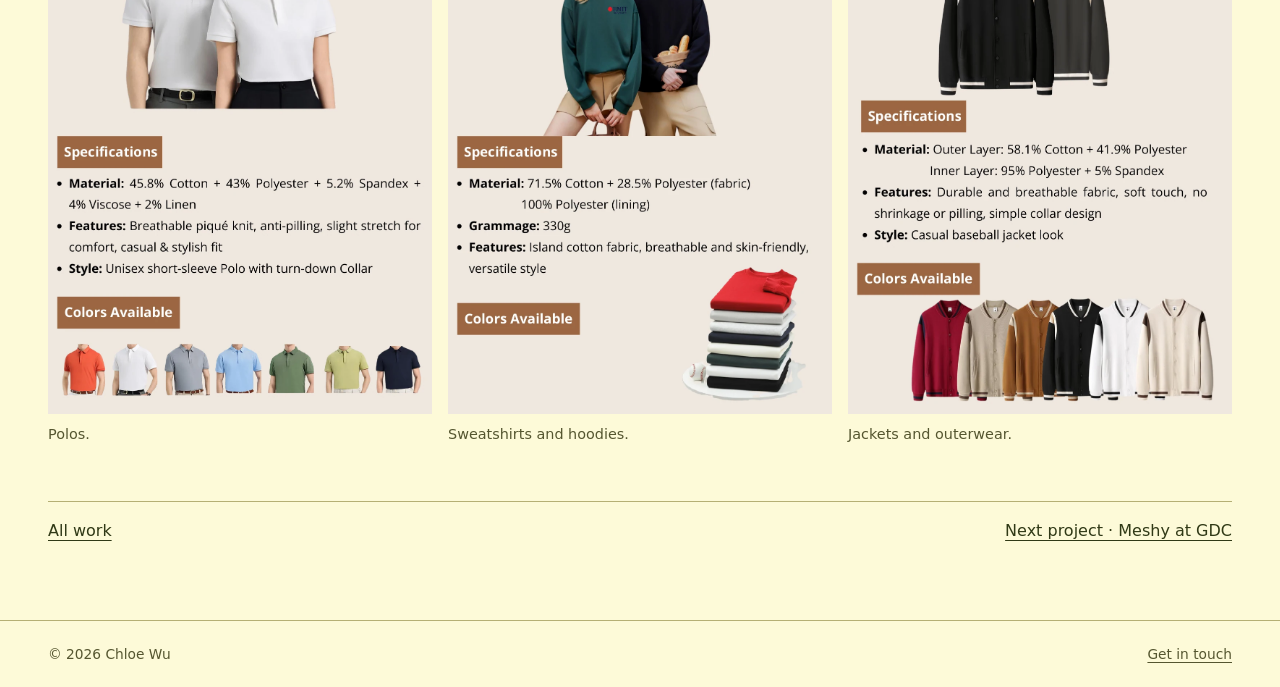
==== commit 003bf7d3: "Use a lemon and olive palette and restore Spring Mail captions" ====
--- a/catalogue.html
+++ b/catalogue.html
@@ -3,11 +3,11 @@
 <head>
   <meta charset="utf-8">
   <meta name="viewport" content="width=device-width, initial-scale=1">
-  <meta name="theme-color" content="#48344e">
+  <meta name="theme-color" content="#fdfad8">
   <meta name="description" content="A 20-page apparel catalogue for RMIT × For You Gift Store.">
   <title>RMIT Apparel Catalogue | Chloe Wu</title>
   <link rel="icon" href="assets/icon.png">
-  <link rel="stylesheet" href="styles.css?v=20261127">
+  <link rel="stylesheet" href="styles.css?v=20261127-2">
 </head>
 <body>
   <a class="skip-link" href="#main">Skip to content</a>
--- a/styles.css
+++ b/styles.css
@@ -1,13 +1,16 @@
 :root {
-  color-scheme: dark;
-  --background: #48344e;
-  --background-glow: #674765;
-  --text: #fff5f3;
-  --muted: #f0dce9;
-  --accent: #ffc6d6;
-  --line: #92748e;
-  --paper: #faedf1;
-  --ink: #362235;
+  color-scheme: light;
+  --background: #fdfad8;
+  --background-glow: #fff5b1;
+  --text: #303916;
+  --muted: #555630;
+  --accent: #4d5b1b;
+  --highlight: #fff24d;
+  --highlight-hover: #f7e63d;
+  --line: #b5af75;
+  --control-line: #81751d;
+  --paper: #f1efbc;
+  --ink: #2b3318;
   --serif: "Instrument Serif", "Baskerville", "Palatino Linotype", "Book Antiqua", Georgia, serif;
   --sans: "DM Sans", "Avenir Next", Avenir, system-ui, sans-serif;
   font-family: var(--sans);
@@ -92,7 +95,7 @@
 .site-nav a:hover, .site-nav a[aria-current] { color: var(--text); text-decoration: underline; }
 .site-nav .nav-contact {
   padding: .63rem 1.12rem;
-  border: 1px solid var(--line);
+  border: 1px solid var(--control-line);
   border-radius: 2rem;
   color: var(--text);
 }
@@ -140,9 +143,9 @@
   font-weight: 700;
   transition: background-color .2s, border-color .2s;
 }
-.button-primary { color: var(--ink); background: var(--accent); }
-.button-primary:hover { background: #ffdae3; }
-.button-secondary { border-color: var(--line); color: var(--text); }
+.button-primary { color: var(--ink); background: var(--highlight); border-color: var(--control-line); }
+.button-primary:hover { background: var(--highlight-hover); }
+.button-secondary { border-color: var(--control-line); color: var(--text); }
 .button-secondary:hover { border-color: var(--accent); background: var(--background-glow); }
 .text-link { display: inline-block; padding-block: .45rem; font-size: .95rem; font-weight: 600; }
 .text-link:hover { color: var(--accent); }
@@ -153,6 +156,7 @@
   inset: 2% 6% 10% 15%;
   z-index: -1;
   border: 1px solid var(--line);
+  background: var(--highlight);
   content: "";
 }
 .hero-flower {
@@ -174,7 +178,7 @@
   transform: rotate(-9deg);
   background: #f2e8df;
   color: #392b38;
-  box-shadow: 0 10px 36px #140b13aa;
+  box-shadow: 0 10px 30px #39321540;
   text-decoration: none;
   transition: transform .22s;
 }
@@ -324,7 +328,6 @@
   gap: 2rem clamp(2rem, 8vw, 8rem);
   padding-block: clamp(3.4rem, 8vw, 7rem);
 }
-.about .overline, .about em, .about .text-link:hover { color: #7c3452; }
 .about h2 { margin-block: .55rem 1.3rem; }
 .about p + p { margin-top: .8rem; }
 .about .about-lede { font-size: 1.24rem; max-width: 30rem; }
@@ -333,15 +336,15 @@
   align-self: center;
   justify-self: center;
   width: min(100%, 24rem);
-  border: 1px solid #cbb4bd;
-  box-shadow: .55rem .55rem 0 #e2cbd1;
+  border: 1px solid var(--line);
+  box-shadow: .55rem .55rem 0 #d8d38f;
 }
 .experience { grid-column: 1; }
 .experience h3 { font-family: var(--serif); font-size: 2.2rem; margin-bottom: .65rem; }
-.experience dl { border-top: 1px solid #cbb4bd; }
-.experience dl div { display: flex; justify-content: space-between; align-items: baseline; gap: .8rem; padding: .75rem 0; border-bottom: 1px solid #cbb4bd; }
+.experience dl { border-top: 1px solid var(--line); }
+.experience dl div { display: flex; justify-content: space-between; align-items: baseline; gap: .8rem; padding: .75rem 0; border-bottom: 1px solid var(--line); }
 .experience dt { font-weight: 700; }
-.experience dd { text-align: right; color: #624b58; }
+.experience dd { text-align: right; color: var(--muted); }
 .experience .text-link { margin-top: .75rem; }
 
 .contact { display: flex; align-items: center; justify-content: space-between; flex-wrap: wrap; gap: 1.4rem; padding-block: clamp(3.3rem, 7vw, 6rem); }
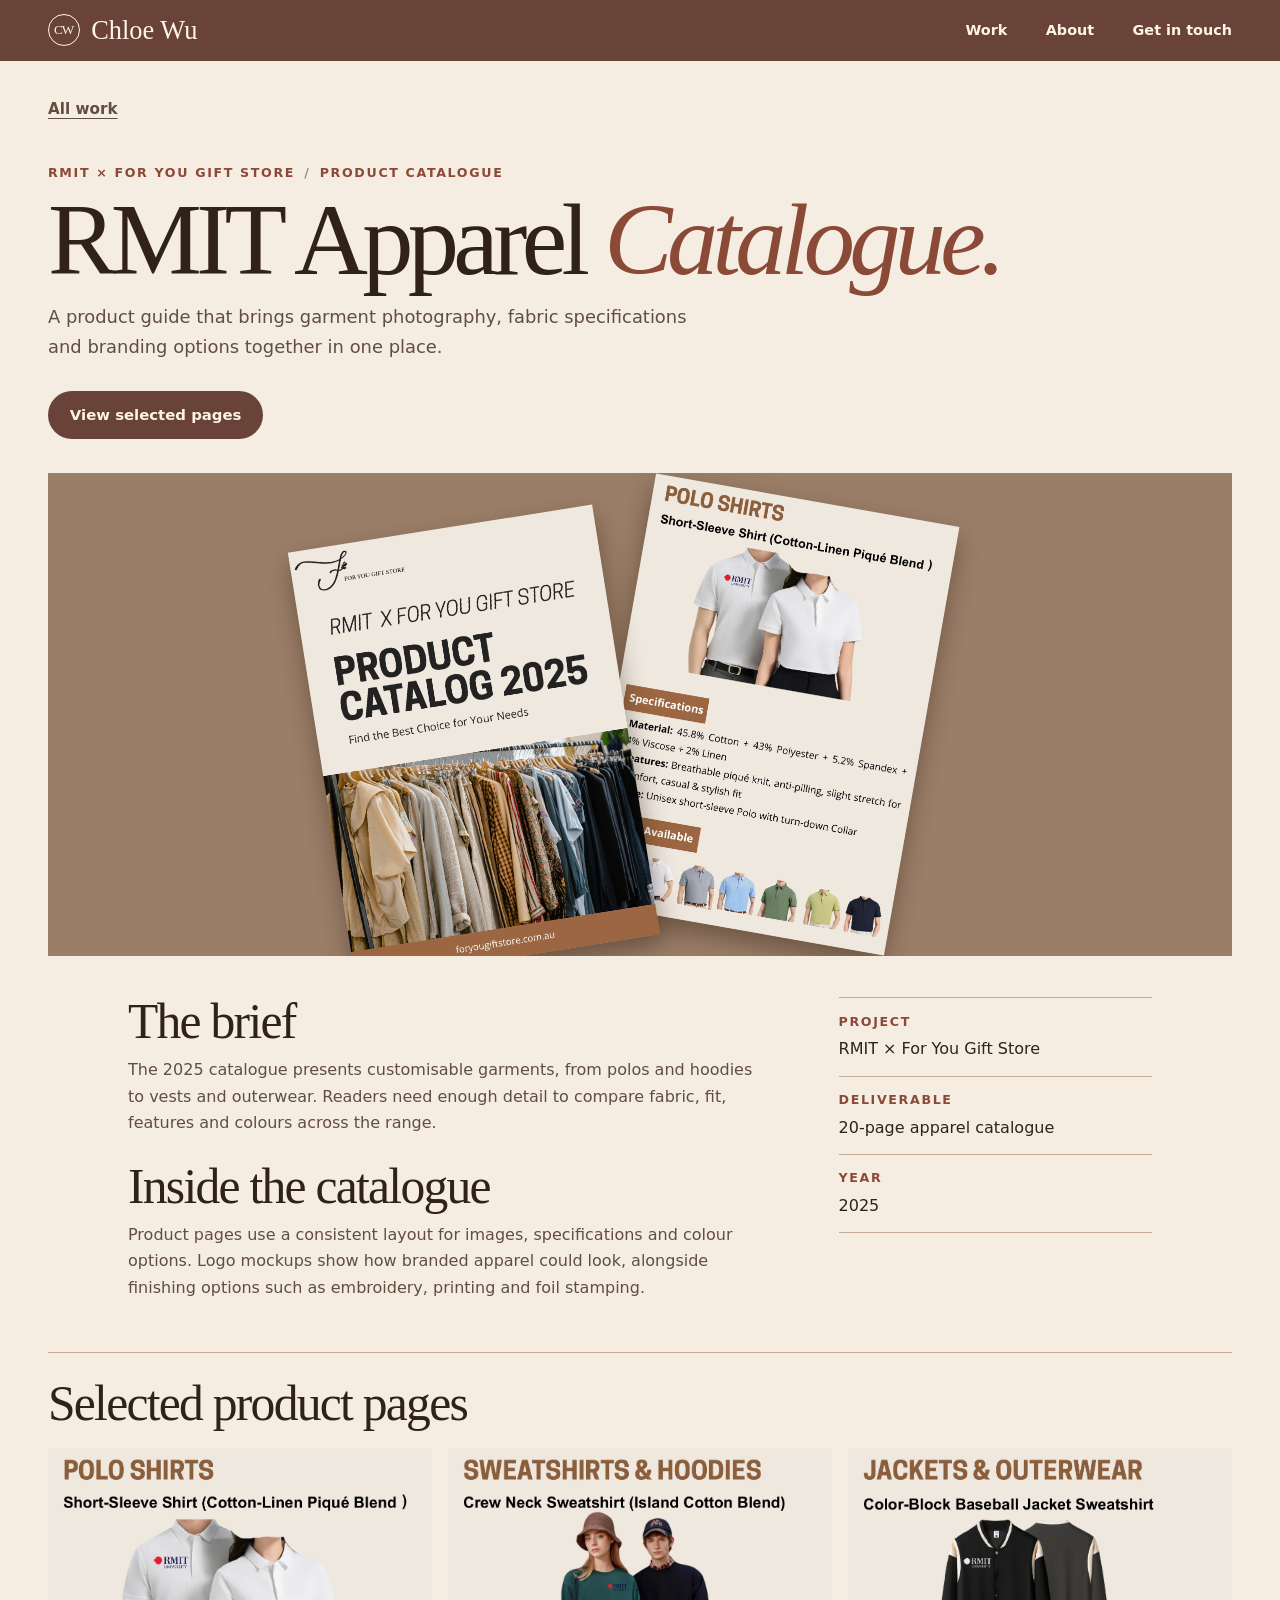
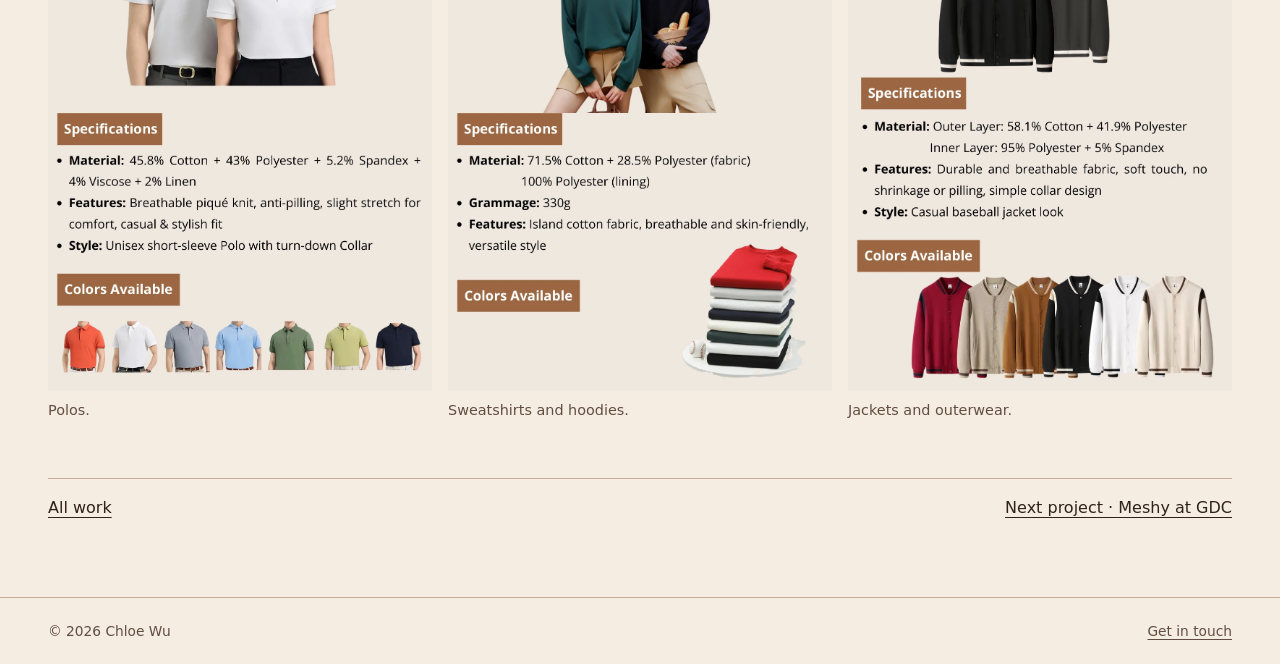
==== commit 82ee95dc: "Lead with project covers on the portfolio homepage" ====
--- a/catalogue.html
+++ b/catalogue.html
@@ -3,11 +3,11 @@
 <head>
   <meta charset="utf-8">
   <meta name="viewport" content="width=device-width, initial-scale=1">
-  <meta name="theme-color" content="#fdfad8">
+  <meta name="theme-color" content="#694337">
   <meta name="description" content="A 20-page apparel catalogue for RMIT × For You Gift Store.">
   <title>RMIT Apparel Catalogue | Chloe Wu</title>
   <link rel="icon" href="assets/icon.png">
-  <link rel="stylesheet" href="styles.css?v=20261127-2">
+  <link rel="stylesheet" href="styles.css?v=20261127-3">
 </head>
 <body>
   <a class="skip-link" href="#main">Skip to content</a>
@@ -17,7 +17,7 @@
       <nav class="site-nav" aria-label="Main navigation">
         <a href="./#work">Work</a>
         <a href="./#about">About</a>
-        <a class="nav-contact" href="./#contact">Get in touch</a>
+        <a href="./#contact">Get in touch</a>
       </nav>
     </div>
   </header>
--- a/styles.css
+++ b/styles.css
@@ -1,16 +1,15 @@
 :root {
   color-scheme: light;
-  --background: #fdfad8;
-  --background-glow: #fff5b1;
-  --text: #303916;
-  --muted: #555630;
-  --accent: #4d5b1b;
-  --highlight: #fff24d;
-  --highlight-hover: #f7e63d;
-  --line: #b5af75;
-  --control-line: #81751d;
-  --paper: #f1efbc;
-  --ink: #2b3318;
+  --background: #f6ede2;
+  --text: #302219;
+  --muted: #624d41;
+  --accent: #8b4937;
+  --hero: #694337;
+  --hero-ink: #fff4e8;
+  --hero-hover: #58372e;
+  --line: #c3ab98;
+  --paper: #ebddce;
+  --ink: #302219;
   --serif: "Instrument Serif", "Baskerville", "Palatino Linotype", "Book Antiqua", Georgia, serif;
   --sans: "DM Sans", "Avenir Next", Avenir, system-ui, sans-serif;
   font-family: var(--sans);
@@ -22,7 +21,7 @@
 body {
   margin: 0;
   color: var(--text);
-  background: var(--background) radial-gradient(ellipse 60rem 37rem at 85% 0%, var(--background-glow), transparent) no-repeat;
+  background: var(--background);
 }
 img { display: block; width: 100%; height: auto; }
 a { color: inherit; text-underline-offset: .25em; }
@@ -53,19 +52,20 @@
 }
 .skip-link:focus { transform: none; }
 
-.site-header { border-bottom: 1px solid var(--line); }
+.site-header { background: var(--hero); color: var(--hero-ink); }
 .header-inner, .footer-inner {
   display: flex;
   align-items: center;
   justify-content: space-between;
-  min-height: 5.2rem;
   gap: 1rem;
 }
+.header-inner { min-height: 3.8rem; }
+.home-location { font-size: .86rem; font-weight: 650; letter-spacing: .08em; text-transform: uppercase; }
 .wordmark {
   display: inline-flex;
   align-items: center;
   gap: .7rem;
-  color: var(--text);
+  color: inherit;
   white-space: nowrap;
   font-family: var(--serif);
   font-size: 1.65rem;
@@ -76,9 +76,8 @@
   width: 2rem;
   height: 2rem;
   place-items: center;
-  border: 1px solid var(--accent);
+  border: 1px solid currentColor;
   border-radius: 50%;
-  color: var(--accent);
   font-size: .83rem;
   letter-spacing: -.09em;
   padding-right: .08em;
@@ -86,43 +85,30 @@
 .site-nav { display: flex; align-items: center; gap: clamp(1rem, 3vw, 2.5rem); }
 .site-nav a {
   padding-block: .65rem;
-  color: var(--muted);
+  color: inherit;
   white-space: nowrap;
   text-decoration: none;
   font-size: .9rem;
   font-weight: 550;
 }
-.site-nav a:hover, .site-nav a[aria-current] { color: var(--text); text-decoration: underline; }
-.site-nav .nav-contact {
-  padding: .63rem 1.12rem;
-  border: 1px solid var(--control-line);
-  border-radius: 2rem;
-  color: var(--text);
-}
-.site-nav .nav-contact:hover { border-color: var(--accent); color: var(--accent); text-decoration: none; }
+.site-nav a:hover, .site-nav a[aria-current] { text-decoration: underline; }
 
 .hero {
-  display: grid;
-  grid-template-columns: 1.22fr 1fr;
-  align-items: center;
-  gap: clamp(1.25rem, 4.7vw, 4.5rem);
-  padding-block: clamp(3.7rem, 7.2vw, 7rem) clamp(3.4rem, 6.4vw, 6rem);
-}
-.hero-location { margin-bottom: 1.5rem; }
+  padding-block: clamp(.9rem, 2.4vw, 2.1rem) clamp(1.7rem, 4.3vw, 3.75rem);
+  background: var(--hero);
+  color: var(--hero-ink);
+  text-align: center;
+}
 .hero h1 {
-  font-family: var(--serif);
-  font-size: clamp(3.25rem, 7.3vw, 7rem);
-  line-height: .9;
-  letter-spacing: -.06em;
-}
-.hero h1 em { white-space: nowrap; }
-.hero-copy .intro {
-  max-width: 29rem;
-  margin-top: 1.7rem;
-  color: var(--muted);
-  font-size: 1.05rem;
-}
-.hero-actions, .case-actions {
+  font-size: clamp(3rem, 12vw, 11.1rem);
+  font-weight: 800;
+  line-height: .87;
+  letter-spacing: -.075em;
+  word-spacing: .02em;
+  text-transform: uppercase;
+}
+.hero p { margin-top: clamp(.7rem, 1.75vw, 1.3rem); font-size: clamp(1rem, 1.8vw, 1.2rem); }
+.case-actions {
   display: flex;
   align-items: center;
   flex-wrap: wrap;
@@ -143,96 +129,47 @@
   font-weight: 700;
   transition: background-color .2s, border-color .2s;
 }
-.button-primary { color: var(--ink); background: var(--highlight); border-color: var(--control-line); }
-.button-primary:hover { background: var(--highlight-hover); }
-.button-secondary { border-color: var(--control-line); color: var(--text); }
-.button-secondary:hover { border-color: var(--accent); background: var(--background-glow); }
+.button-primary { color: var(--hero-ink); background: var(--hero); }
+.button-primary:hover { background: var(--hero-hover); }
+.button-secondary { border-color: var(--accent); color: var(--text); }
+.button-secondary:hover { background: var(--paper); }
 .text-link { display: inline-block; padding-block: .45rem; font-size: .95rem; font-weight: 600; }
 .text-link:hover { color: var(--accent); }
 
-.hero-art { position: relative; isolation: isolate; aspect-ratio: 1.12; }
-.hero-art::before {
-  position: absolute;
-  inset: 2% 6% 10% 15%;
-  z-index: -1;
-  border: 1px solid var(--line);
-  background: var(--highlight);
-  content: "";
-}
-.hero-flower {
-  position: absolute;
-  inset: 0 0 10% 22%;
-  overflow: hidden;
-  display: block;
-  background: #6b203b;
-}
-.hero-flower img { height: 100%; object-fit: cover; transition: transform .45s; }
-.hero-flower:hover img { transform: scale(1.04); }
-.hero-postcard {
-  position: absolute;
-  left: 0;
-  bottom: 8%;
-  display: block;
-  width: 34%;
-  padding: 3%;
-  transform: rotate(-9deg);
-  background: #f2e8df;
-  color: #392b38;
-  box-shadow: 0 10px 30px #39321540;
-  text-decoration: none;
-  transition: transform .22s;
-}
-.hero-postcard:hover { transform: rotate(-5deg) translateY(-.25rem); }
-.hero-postcard img { aspect-ratio: 1.13; object-fit: cover; object-position: 50% 42%; }
-.hero-postcard span { display: block; padding-top: .5em; font-family: var(--serif); font-style: italic; font-size: clamp(.85rem, 2vw, 1.35rem); }
-.hero-postcard span span { float: right; font-family: var(--sans); font-style: normal; font-size: .65em; }
-.hero-caption { position: absolute; right: 0; bottom: 0; color: var(--muted); font-size: .68rem; }
-.hero-sparkle { position: absolute; top: 7%; left: 4%; color: var(--accent); font-size: clamp(1.8rem, 4.2vw, 3.85rem); line-height: 1; }
-
-.work { padding-bottom: clamp(3.6rem, 8vw, 7rem); border-top: 1px solid var(--line); scroll-margin-top: 1.25rem; }
-.section-heading {
-  display: flex;
-  justify-content: space-between;
-  align-items: baseline;
-  gap: 1.25rem;
-  padding-block: 2rem 1.8rem;
-}
-.section-heading h2, .about h2, .contact h2 {
+.work { padding-block: clamp(1.3rem, 2.5vw, 2.1rem) clamp(3rem, 6vw, 5.4rem); }
+.work h2 { margin-bottom: .85rem; font-size: 1.12rem; font-weight: 750; }
+.about h2, .contact h2 {
   font-family: var(--serif);
   font-size: clamp(3.15rem, 6vw, 5.55rem);
   line-height: .99;
   letter-spacing: -.05em;
 }
-.section-heading > p { color: var(--muted); }
-.project-grid { display: grid; grid-template-columns: repeat(2, minmax(0, 1fr)); gap: 2.8rem 1.5rem; }
-.project { min-width: 0; }
-.project-link {
-  display: flex;
-  flex-direction: column;
-  height: 100%;
-  border-bottom: 1px solid var(--line);
-  text-decoration: none;
-}
+.project-grid { display: grid; grid-template-columns: repeat(4, minmax(0, 1fr)); gap: 1.45rem .8rem; }
+.project-link { display: grid; gap: .55rem; text-decoration: none; }
+.project-link h3 { font-size: 1rem; font-weight: 700; line-height: 1.3; }
+.project-link:hover h3 { text-decoration: underline; }
 .project-art {
   position: relative;
   isolation: isolate;
   overflow: hidden;
   aspect-ratio: 1.68;
-  background: #4c3845;
-}
-.project-art > img, .project-art > div { transition: transform .35s; }
-.project-link:hover .project-art > :first-child { transform: scale(1.045) rotate(var(--art-tilt, 0deg)); }
+  background: var(--paper);
+}
+.project-link .project-art { aspect-ratio: 4 / 5; }
+.project-cover { height: 100%; object-fit: cover; transition: transform .3s; }
+.project-cover-catalogue { object-position: 50% 23%; }
+.project-cover-gdc { object-position: 82% 50%; }
+.project-link:hover .project-cover { transform: scale(1.035); }
 .art-spring { background: #bac5c0; }
 .spring-print {
   position: absolute;
-  --art-tilt: -7deg;
   top: -6%;
   left: 12%;
   width: 36%;
   height: 113%;
   object-fit: cover;
   border: .45rem solid #f3eddb;
-  transform: rotate(var(--art-tilt));
+  transform: rotate(-7deg);
   box-shadow: 0 10px 24px #2f47494d;
 }
 .spring-print-copy {
@@ -272,7 +209,7 @@
   width: 44%;
   box-shadow: 0 11px 24px #33231570;
 }
-.catalogue-cover { --art-tilt: -9deg; left: 11%; top: 11%; z-index: 1; transform: rotate(var(--art-tilt)); }
+.catalogue-cover { left: 11%; top: 11%; z-index: 1; transform: rotate(-9deg); }
 .catalogue-inside { left: 46%; top: 5%; transform: rotate(10deg); }
 .art-meshy {
   --meshy-lime: #c5f955;
@@ -315,11 +252,6 @@
   background: #161a14;
   color: var(--meshy-lime);
 }
-.project-copy { display: grid; grid-template-rows: auto auto 1fr auto; flex: 1; align-items: start; gap: .44rem; padding-block: 1.1rem 1.25rem; }
-.project-copy h3 { font-family: var(--serif); font-size: clamp(1.85rem, 3vw, 2.75rem); line-height: 1.02; letter-spacing: -.035em; }
-.project-copy > p:not(.overline) { color: var(--muted); }
-.project-action { justify-self: start; margin-top: .45rem; font-size: .88rem; font-weight: 650; color: var(--accent); text-decoration: underline; text-underline-offset: .23em; }
-.project-link:hover .project-action { color: var(--text); }
 
 .about { background: var(--paper); color: var(--ink); }
 .about-inner {
@@ -337,7 +269,7 @@
   justify-self: center;
   width: min(100%, 24rem);
   border: 1px solid var(--line);
-  box-shadow: .55rem .55rem 0 #d8d38f;
+  box-shadow: .55rem .55rem 0 #d1b8a3;
 }
 .experience { grid-column: 1; }
 .experience h3 { font-family: var(--serif); font-size: 2.2rem; margin-bottom: .65rem; }
@@ -440,21 +372,15 @@
 
 @media (max-width: 60rem) {
   .shell { width: calc(100% - 4rem); }
-  .hero { gap: 1.5rem; }
-  .hero h1 { font-size: clamp(3.35rem, 7.5vw, 5.3rem); }
+}
+@media (max-width: 52rem) {
+  .project-grid { grid-template-columns: repeat(2, minmax(0, 1fr)); }
 }
 @media (max-width: 44rem) {
   .shell { width: calc(100% - 2.5rem); }
-  .header-inner { min-height: 4.4rem; }
-  .hero { grid-template-columns: 1fr; gap: 2.25rem; padding-block: 3.3rem 2.7rem; }
-  .hero h1 { font-size: clamp(3.25rem, 11.4vw, 5.5rem); }
-  .hero-copy .intro { margin-top: 1.15rem; }
-  .hero-art { width: min(100%, 30rem); justify-self: center; }
-  .section-heading { display: block; padding-block: 1.55rem 1.3rem; }
-  .section-heading p { margin-top: .55rem; }
-  .project-grid, .about-inner, .case-content { grid-template-columns: 1fr; }
+  .project-link .project-art { aspect-ratio: 4 / 3; }
+  .about-inner, .case-content { grid-template-columns: 1fr; }
   .about-portrait { grid-area: auto; width: min(100%, 19rem); }
-  .project-grid { gap: 2.2rem; }
   .spring-print-copy { font-size: clamp(1.3rem, 4.5vw, 2.4rem); }
   .case-main { padding-top: 1.25rem; }
   .case-header { padding-block: 1.5rem; }
@@ -472,12 +398,11 @@
 @media (max-width: 25rem) {
   .shell { width: calc(100% - 1.8rem); }
   .site-nav { gap: .65rem; }
-  .site-nav .nav-contact { border: 0; padding-inline: 0; }
+  .home-header .header-inner { gap: .45rem; flex-wrap: wrap; }
+  .home-location { font-size: .74rem; }
   .wordmark { font-size: 1.32rem; gap: .42rem; }
   .seal { width: 1.65rem; height: 1.65rem; font-size: .73rem; }
   .site-nav a { font-size: .85rem; }
-  .hero h1 { font-size: clamp(2.8rem, 12.5vw, 3.45rem); }
-  .hero-caption { letter-spacing: .075em; }
 }
 @media (prefers-reduced-motion: reduce) {
   *, *::before, *::after { scroll-behavior: auto !important; transition: none !important; }
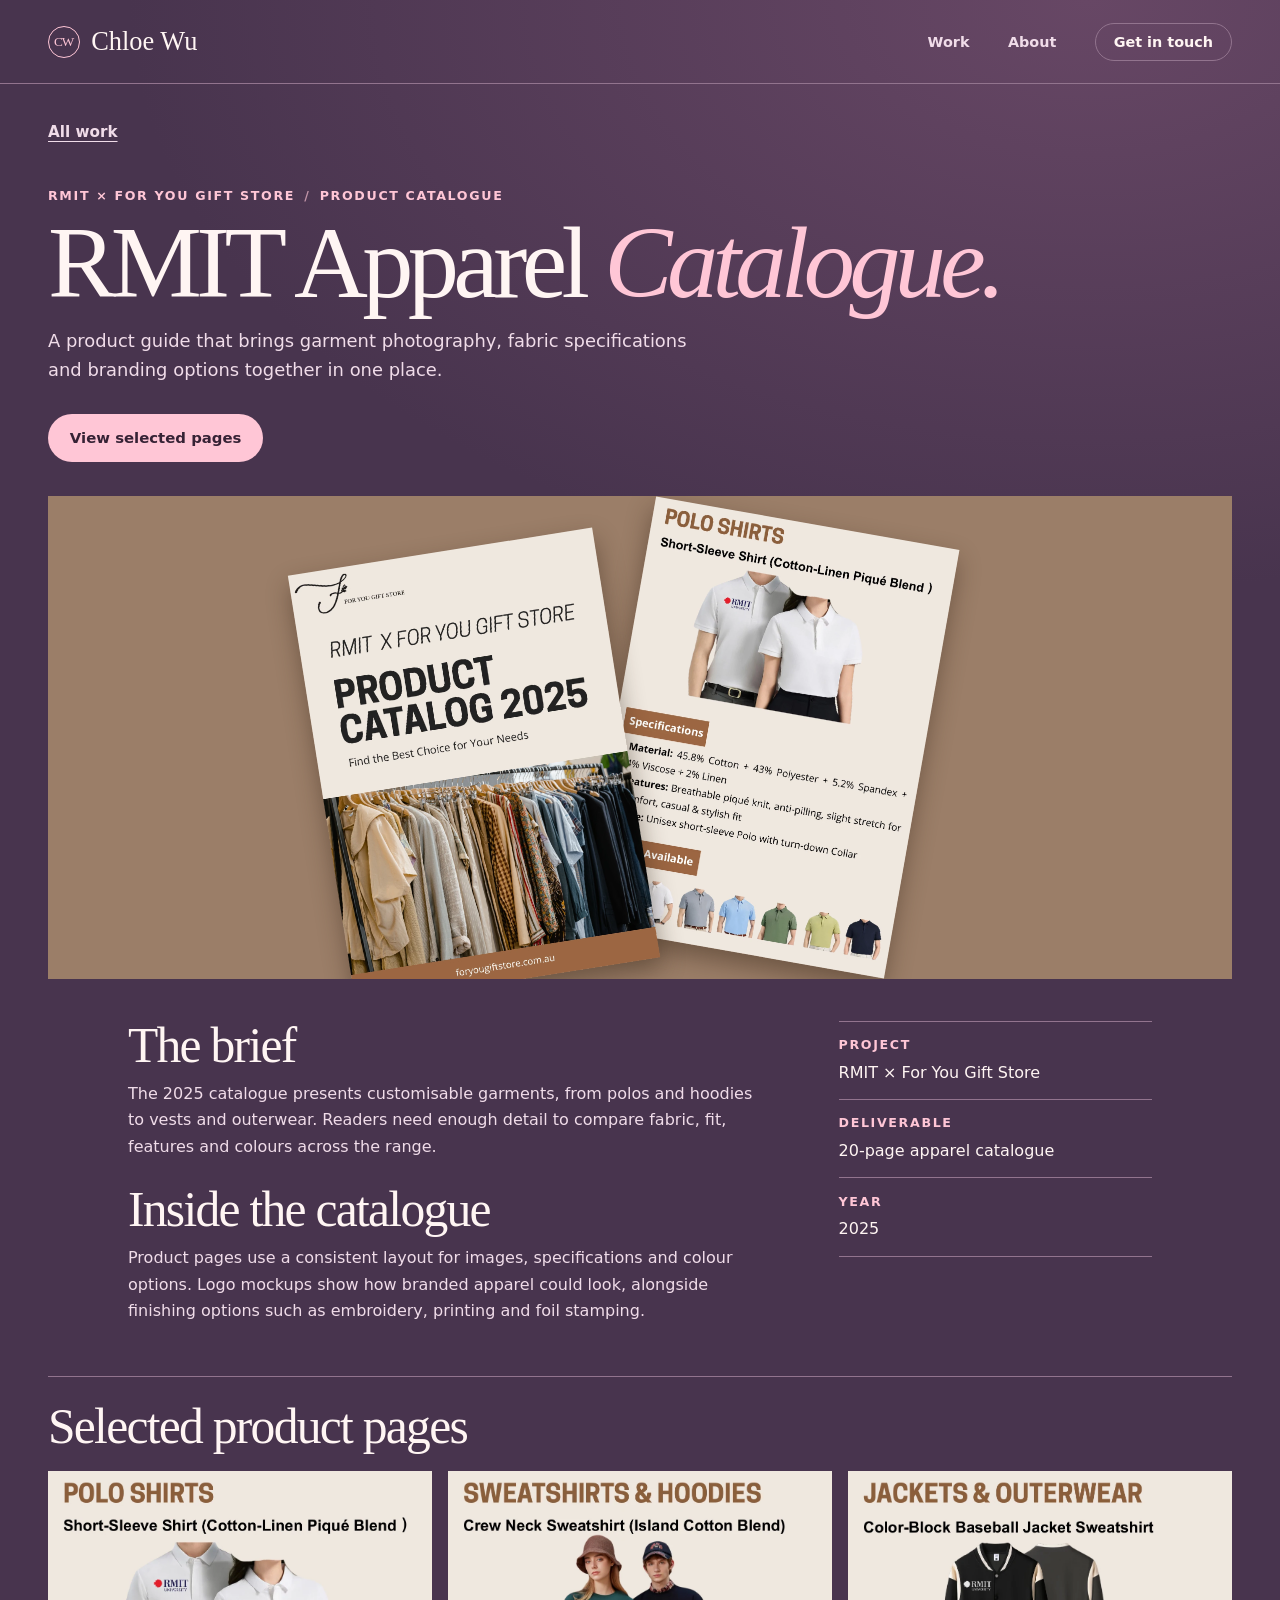
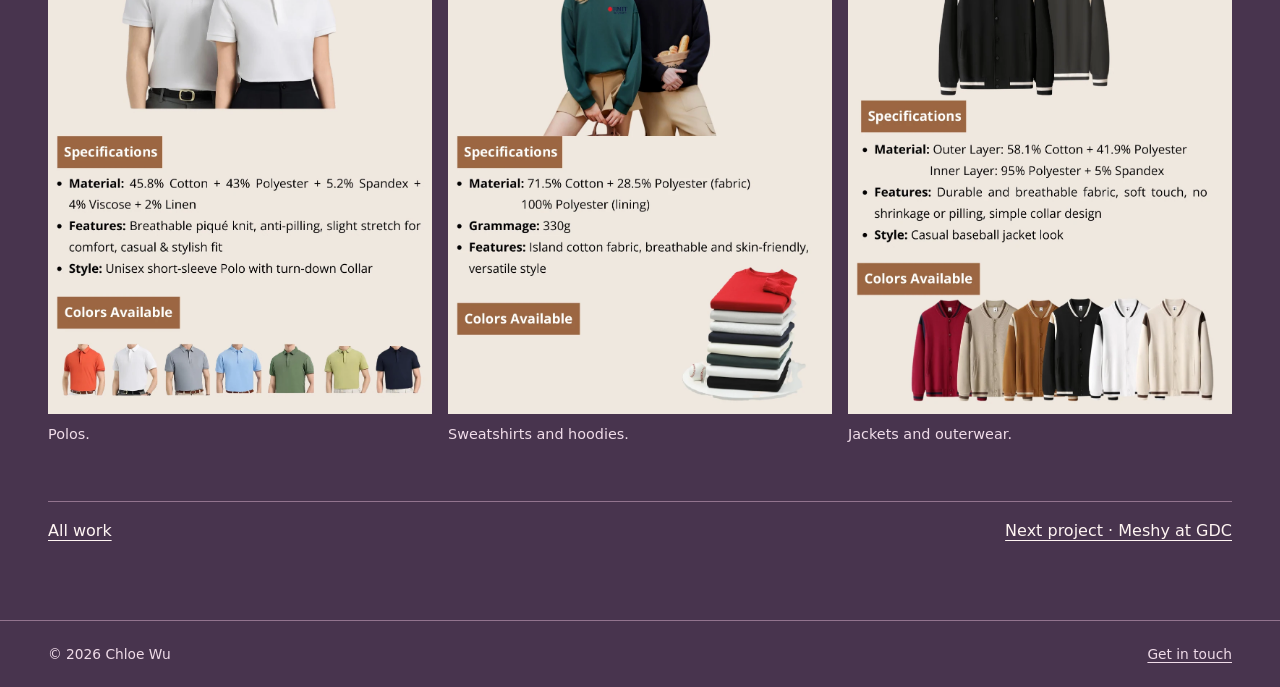
==== commit b1b6a7e6: "Restore the purple and pink portfolio design" ====
--- a/catalogue.html
+++ b/catalogue.html
@@ -3,11 +3,11 @@
 <head>
   <meta charset="utf-8">
   <meta name="viewport" content="width=device-width, initial-scale=1">
-  <meta name="theme-color" content="#694337">
+  <meta name="theme-color" content="#48344e">
   <meta name="description" content="A 20-page apparel catalogue for RMIT × For You Gift Store.">
   <title>RMIT Apparel Catalogue | Chloe Wu</title>
   <link rel="icon" href="assets/icon.png">
-  <link rel="stylesheet" href="styles.css?v=20261127-3">
+  <link rel="stylesheet" href="styles.css?v=20261127-4">
 </head>
 <body>
   <a class="skip-link" href="#main">Skip to content</a>
@@ -17,7 +17,7 @@
       <nav class="site-nav" aria-label="Main navigation">
         <a href="./#work">Work</a>
         <a href="./#about">About</a>
-        <a href="./#contact">Get in touch</a>
+        <a class="nav-contact" href="./#contact">Get in touch</a>
       </nav>
     </div>
   </header>
--- a/styles.css
+++ b/styles.css
@@ -1,15 +1,13 @@
 :root {
-  color-scheme: light;
-  --background: #f6ede2;
-  --text: #302219;
-  --muted: #624d41;
-  --accent: #8b4937;
-  --hero: #694337;
-  --hero-ink: #fff4e8;
-  --hero-hover: #58372e;
-  --line: #c3ab98;
-  --paper: #ebddce;
-  --ink: #302219;
+  color-scheme: dark;
+  --background: #48344e;
+  --background-glow: #674765;
+  --text: #fff5f3;
+  --muted: #f0dce9;
+  --accent: #ffc6d6;
+  --line: #92748e;
+  --paper: #faedf1;
+  --ink: #362235;
   --serif: "Instrument Serif", "Baskerville", "Palatino Linotype", "Book Antiqua", Georgia, serif;
   --sans: "DM Sans", "Avenir Next", Avenir, system-ui, sans-serif;
   font-family: var(--sans);
@@ -21,7 +19,7 @@
 body {
   margin: 0;
   color: var(--text);
-  background: var(--background);
+  background: var(--background) radial-gradient(ellipse 60rem 37rem at 85% 0%, var(--background-glow), transparent) no-repeat;
 }
 img { display: block; width: 100%; height: auto; }
 a { color: inherit; text-underline-offset: .25em; }
@@ -52,20 +50,19 @@
 }
 .skip-link:focus { transform: none; }
 
-.site-header { background: var(--hero); color: var(--hero-ink); }
+.site-header { border-bottom: 1px solid var(--line); }
 .header-inner, .footer-inner {
   display: flex;
   align-items: center;
   justify-content: space-between;
+  min-height: 5.2rem;
   gap: 1rem;
 }
-.header-inner { min-height: 3.8rem; }
-.home-location { font-size: .86rem; font-weight: 650; letter-spacing: .08em; text-transform: uppercase; }
 .wordmark {
   display: inline-flex;
   align-items: center;
   gap: .7rem;
-  color: inherit;
+  color: var(--text);
   white-space: nowrap;
   font-family: var(--serif);
   font-size: 1.65rem;
@@ -76,8 +73,9 @@
   width: 2rem;
   height: 2rem;
   place-items: center;
-  border: 1px solid currentColor;
+  border: 1px solid var(--accent);
   border-radius: 50%;
+  color: var(--accent);
   font-size: .83rem;
   letter-spacing: -.09em;
   padding-right: .08em;
@@ -85,30 +83,43 @@
 .site-nav { display: flex; align-items: center; gap: clamp(1rem, 3vw, 2.5rem); }
 .site-nav a {
   padding-block: .65rem;
-  color: inherit;
+  color: var(--muted);
   white-space: nowrap;
   text-decoration: none;
   font-size: .9rem;
   font-weight: 550;
 }
-.site-nav a:hover, .site-nav a[aria-current] { text-decoration: underline; }
+.site-nav a:hover, .site-nav a[aria-current] { color: var(--text); text-decoration: underline; }
+.site-nav .nav-contact {
+  padding: .63rem 1.12rem;
+  border: 1px solid var(--line);
+  border-radius: 2rem;
+  color: var(--text);
+}
+.site-nav .nav-contact:hover { border-color: var(--accent); color: var(--accent); text-decoration: none; }
 
 .hero {
-  padding-block: clamp(.9rem, 2.4vw, 2.1rem) clamp(1.7rem, 4.3vw, 3.75rem);
-  background: var(--hero);
-  color: var(--hero-ink);
-  text-align: center;
-}
+  display: grid;
+  grid-template-columns: 1.22fr 1fr;
+  align-items: center;
+  gap: clamp(1.25rem, 4.7vw, 4.5rem);
+  padding-block: clamp(3.7rem, 7.2vw, 7rem) clamp(3.4rem, 6.4vw, 6rem);
+}
+.hero-location { margin-bottom: 1.5rem; }
 .hero h1 {
-  font-size: clamp(3rem, 12vw, 11.1rem);
-  font-weight: 800;
-  line-height: .87;
-  letter-spacing: -.075em;
-  word-spacing: .02em;
-  text-transform: uppercase;
-}
-.hero p { margin-top: clamp(.7rem, 1.75vw, 1.3rem); font-size: clamp(1rem, 1.8vw, 1.2rem); }
-.case-actions {
+  font-family: var(--serif);
+  font-size: clamp(3.25rem, 7.3vw, 7rem);
+  line-height: .9;
+  letter-spacing: -.06em;
+}
+.hero h1 em { white-space: nowrap; }
+.hero-copy .intro {
+  max-width: 29rem;
+  margin-top: 1.7rem;
+  color: var(--muted);
+  font-size: 1.05rem;
+}
+.hero-actions, .case-actions {
   display: flex;
   align-items: center;
   flex-wrap: wrap;
@@ -129,47 +140,95 @@
   font-weight: 700;
   transition: background-color .2s, border-color .2s;
 }
-.button-primary { color: var(--hero-ink); background: var(--hero); }
-.button-primary:hover { background: var(--hero-hover); }
-.button-secondary { border-color: var(--accent); color: var(--text); }
-.button-secondary:hover { background: var(--paper); }
+.button-primary { color: var(--ink); background: var(--accent); }
+.button-primary:hover { background: #ffdae3; }
+.button-secondary { border-color: var(--line); color: var(--text); }
+.button-secondary:hover { border-color: var(--accent); background: var(--background-glow); }
 .text-link { display: inline-block; padding-block: .45rem; font-size: .95rem; font-weight: 600; }
 .text-link:hover { color: var(--accent); }
 
-.work { padding-block: clamp(1.3rem, 2.5vw, 2.1rem) clamp(3rem, 6vw, 5.4rem); }
-.work h2 { margin-bottom: .85rem; font-size: 1.12rem; font-weight: 750; }
-.about h2, .contact h2 {
+.hero-art { position: relative; isolation: isolate; aspect-ratio: 1.12; }
+.hero-art::before {
+  position: absolute;
+  inset: 2% 6% 10% 15%;
+  z-index: -1;
+  border: 1px solid var(--line);
+  content: "";
+}
+.hero-flower {
+  position: absolute;
+  inset: 0 0 10% 22%;
+  overflow: hidden;
+  display: block;
+  background: #6b203b;
+}
+.hero-flower img { height: 100%; object-fit: cover; transition: transform .45s; }
+.hero-flower:hover img { transform: scale(1.04); }
+.hero-postcard {
+  position: absolute;
+  left: 0;
+  bottom: 8%;
+  display: block;
+  width: 34%;
+  padding: 3%;
+  transform: rotate(-9deg);
+  background: #f2e8df;
+  color: #392b38;
+  box-shadow: 0 10px 36px #140b13aa;
+  text-decoration: none;
+  transition: transform .22s;
+}
+.hero-postcard:hover { transform: rotate(-5deg) translateY(-.25rem); }
+.hero-postcard img { aspect-ratio: 1.13; object-fit: cover; object-position: 50% 42%; }
+.hero-postcard span { display: block; padding-top: .5em; font-family: var(--serif); font-style: italic; font-size: clamp(.85rem, 2vw, 1.35rem); }
+.hero-postcard span span { float: right; font-family: var(--sans); font-style: normal; font-size: .65em; }
+.hero-caption { position: absolute; right: 0; bottom: 0; color: var(--muted); font-size: .68rem; }
+.hero-sparkle { position: absolute; top: 7%; left: 4%; color: var(--accent); font-size: clamp(1.8rem, 4.2vw, 3.85rem); line-height: 1; }
+
+.work { padding-bottom: clamp(3.6rem, 8vw, 7rem); border-top: 1px solid var(--line); scroll-margin-top: 1.25rem; }
+.section-heading {
+  display: flex;
+  justify-content: space-between;
+  align-items: baseline;
+  gap: 1.25rem;
+  padding-block: 2rem 1.8rem;
+}
+.section-heading h2, .about h2, .contact h2 {
   font-family: var(--serif);
   font-size: clamp(3.15rem, 6vw, 5.55rem);
   line-height: .99;
   letter-spacing: -.05em;
 }
-.project-grid { display: grid; grid-template-columns: repeat(4, minmax(0, 1fr)); gap: 1.45rem .8rem; }
-.project-link { display: grid; gap: .55rem; text-decoration: none; }
-.project-link h3 { font-size: 1rem; font-weight: 700; line-height: 1.3; }
-.project-link:hover h3 { text-decoration: underline; }
+.section-heading > p { color: var(--muted); }
+.project-grid { display: grid; grid-template-columns: repeat(2, minmax(0, 1fr)); gap: 2.8rem 1.5rem; }
+.project { min-width: 0; }
+.project-link {
+  display: flex;
+  flex-direction: column;
+  height: 100%;
+  border-bottom: 1px solid var(--line);
+  text-decoration: none;
+}
 .project-art {
   position: relative;
   isolation: isolate;
   overflow: hidden;
   aspect-ratio: 1.68;
-  background: var(--paper);
-}
-.project-link .project-art { aspect-ratio: 4 / 5; }
-.project-cover { height: 100%; object-fit: cover; transition: transform .3s; }
-.project-cover-catalogue { object-position: 50% 23%; }
-.project-cover-gdc { object-position: 82% 50%; }
-.project-link:hover .project-cover { transform: scale(1.035); }
+  background: #4c3845;
+}
+.project-art > img, .project-art > div { transition: transform .35s; }
+.project-link:hover .project-art > :first-child { transform: scale(1.045) rotate(var(--art-tilt, 0deg)); }
 .art-spring { background: #bac5c0; }
 .spring-print {
   position: absolute;
+  --art-tilt: -7deg;
   top: -6%;
   left: 12%;
   width: 36%;
   height: 113%;
   object-fit: cover;
   border: .45rem solid #f3eddb;
-  transform: rotate(-7deg);
+  transform: rotate(var(--art-tilt));
   box-shadow: 0 10px 24px #2f47494d;
 }
 .spring-print-copy {
@@ -209,7 +268,7 @@
   width: 44%;
   box-shadow: 0 11px 24px #33231570;
 }
-.catalogue-cover { left: 11%; top: 11%; z-index: 1; transform: rotate(-9deg); }
+.catalogue-cover { --art-tilt: -9deg; left: 11%; top: 11%; z-index: 1; transform: rotate(var(--art-tilt)); }
 .catalogue-inside { left: 46%; top: 5%; transform: rotate(10deg); }
 .art-meshy {
   --meshy-lime: #c5f955;
@@ -252,6 +311,11 @@
   background: #161a14;
   color: var(--meshy-lime);
 }
+.project-copy { display: grid; grid-template-rows: auto auto 1fr auto; flex: 1; align-items: start; gap: .44rem; padding-block: 1.1rem 1.25rem; }
+.project-copy h3 { font-family: var(--serif); font-size: clamp(1.85rem, 3vw, 2.75rem); line-height: 1.02; letter-spacing: -.035em; }
+.project-copy > p:not(.overline) { color: var(--muted); }
+.project-action { justify-self: start; margin-top: .45rem; font-size: .88rem; font-weight: 650; color: var(--accent); text-decoration: underline; text-underline-offset: .23em; }
+.project-link:hover .project-action { color: var(--text); }
 
 .about { background: var(--paper); color: var(--ink); }
 .about-inner {
@@ -260,6 +324,7 @@
   gap: 2rem clamp(2rem, 8vw, 8rem);
   padding-block: clamp(3.4rem, 8vw, 7rem);
 }
+.about .overline, .about em, .about .text-link:hover { color: #7c3452; }
 .about h2 { margin-block: .55rem 1.3rem; }
 .about p + p { margin-top: .8rem; }
 .about .about-lede { font-size: 1.24rem; max-width: 30rem; }
@@ -268,15 +333,15 @@
   align-self: center;
   justify-self: center;
   width: min(100%, 24rem);
-  border: 1px solid var(--line);
-  box-shadow: .55rem .55rem 0 #d1b8a3;
+  border: 1px solid #cbb4bd;
+  box-shadow: .55rem .55rem 0 #e2cbd1;
 }
 .experience { grid-column: 1; }
 .experience h3 { font-family: var(--serif); font-size: 2.2rem; margin-bottom: .65rem; }
-.experience dl { border-top: 1px solid var(--line); }
-.experience dl div { display: flex; justify-content: space-between; align-items: baseline; gap: .8rem; padding: .75rem 0; border-bottom: 1px solid var(--line); }
+.experience dl { border-top: 1px solid #cbb4bd; }
+.experience dl div { display: flex; justify-content: space-between; align-items: baseline; gap: .8rem; padding: .75rem 0; border-bottom: 1px solid #cbb4bd; }
 .experience dt { font-weight: 700; }
-.experience dd { text-align: right; color: var(--muted); }
+.experience dd { text-align: right; color: #624b58; }
 .experience .text-link { margin-top: .75rem; }
 
 .contact { display: flex; align-items: center; justify-content: space-between; flex-wrap: wrap; gap: 1.4rem; padding-block: clamp(3.3rem, 7vw, 6rem); }
@@ -372,15 +437,21 @@
 
 @media (max-width: 60rem) {
   .shell { width: calc(100% - 4rem); }
-}
-@media (max-width: 52rem) {
-  .project-grid { grid-template-columns: repeat(2, minmax(0, 1fr)); }
+  .hero { gap: 1.5rem; }
+  .hero h1 { font-size: clamp(3.35rem, 7.5vw, 5.3rem); }
 }
 @media (max-width: 44rem) {
   .shell { width: calc(100% - 2.5rem); }
-  .project-link .project-art { aspect-ratio: 4 / 3; }
-  .about-inner, .case-content { grid-template-columns: 1fr; }
+  .header-inner { min-height: 4.4rem; }
+  .hero { grid-template-columns: 1fr; gap: 2.25rem; padding-block: 3.3rem 2.7rem; }
+  .hero h1 { font-size: clamp(3.25rem, 11.4vw, 5.5rem); }
+  .hero-copy .intro { margin-top: 1.15rem; }
+  .hero-art { width: min(100%, 30rem); justify-self: center; }
+  .section-heading { display: block; padding-block: 1.55rem 1.3rem; }
+  .section-heading p { margin-top: .55rem; }
+  .project-grid, .about-inner, .case-content { grid-template-columns: 1fr; }
   .about-portrait { grid-area: auto; width: min(100%, 19rem); }
+  .project-grid { gap: 2.2rem; }
   .spring-print-copy { font-size: clamp(1.3rem, 4.5vw, 2.4rem); }
   .case-main { padding-top: 1.25rem; }
   .case-header { padding-block: 1.5rem; }
@@ -398,11 +469,12 @@
 @media (max-width: 25rem) {
   .shell { width: calc(100% - 1.8rem); }
   .site-nav { gap: .65rem; }
-  .home-header .header-inner { gap: .45rem; flex-wrap: wrap; }
-  .home-location { font-size: .74rem; }
+  .site-nav .nav-contact { border: 0; padding-inline: 0; }
   .wordmark { font-size: 1.32rem; gap: .42rem; }
   .seal { width: 1.65rem; height: 1.65rem; font-size: .73rem; }
   .site-nav a { font-size: .85rem; }
+  .hero h1 { font-size: clamp(2.8rem, 12.5vw, 3.45rem); }
+  .hero-caption { letter-spacing: .075em; }
 }
 @media (prefers-reduced-motion: reduce) {
   *, *::before, *::after { scroll-behavior: auto !important; transition: none !important; }
